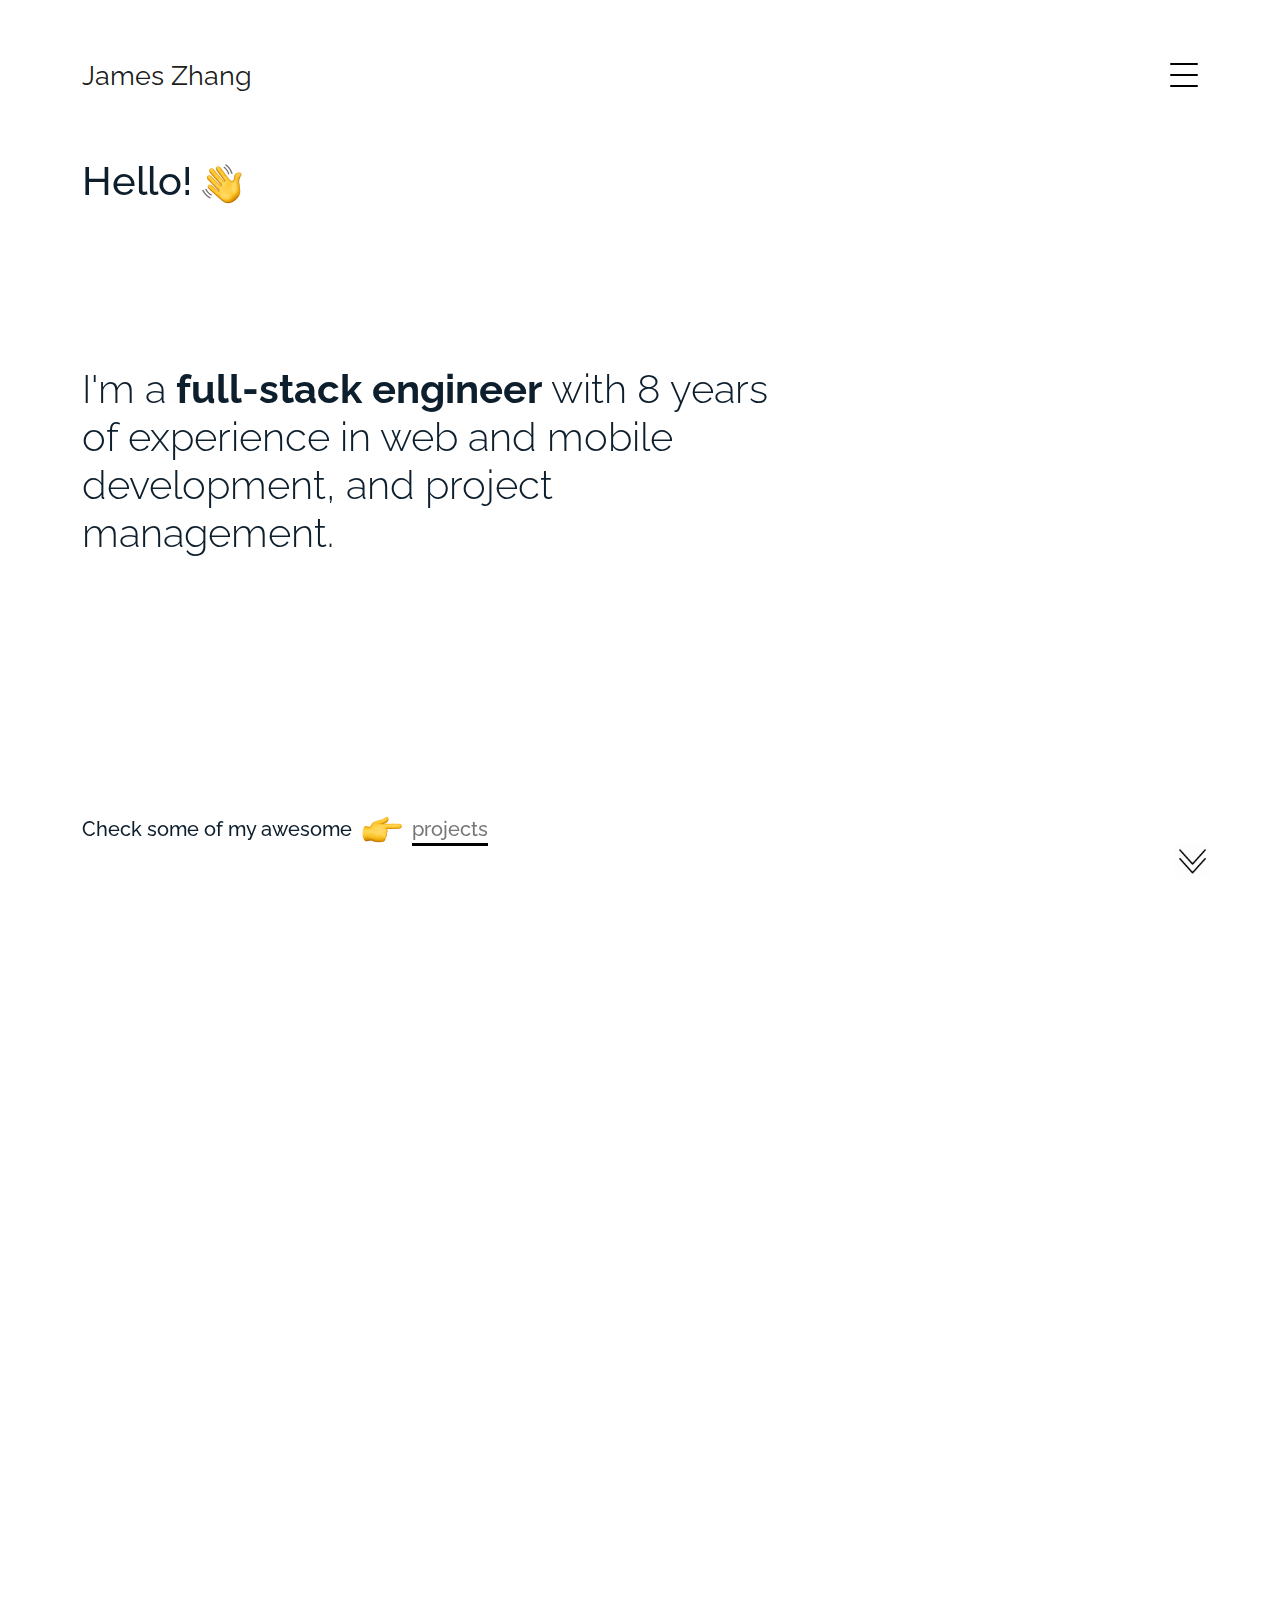
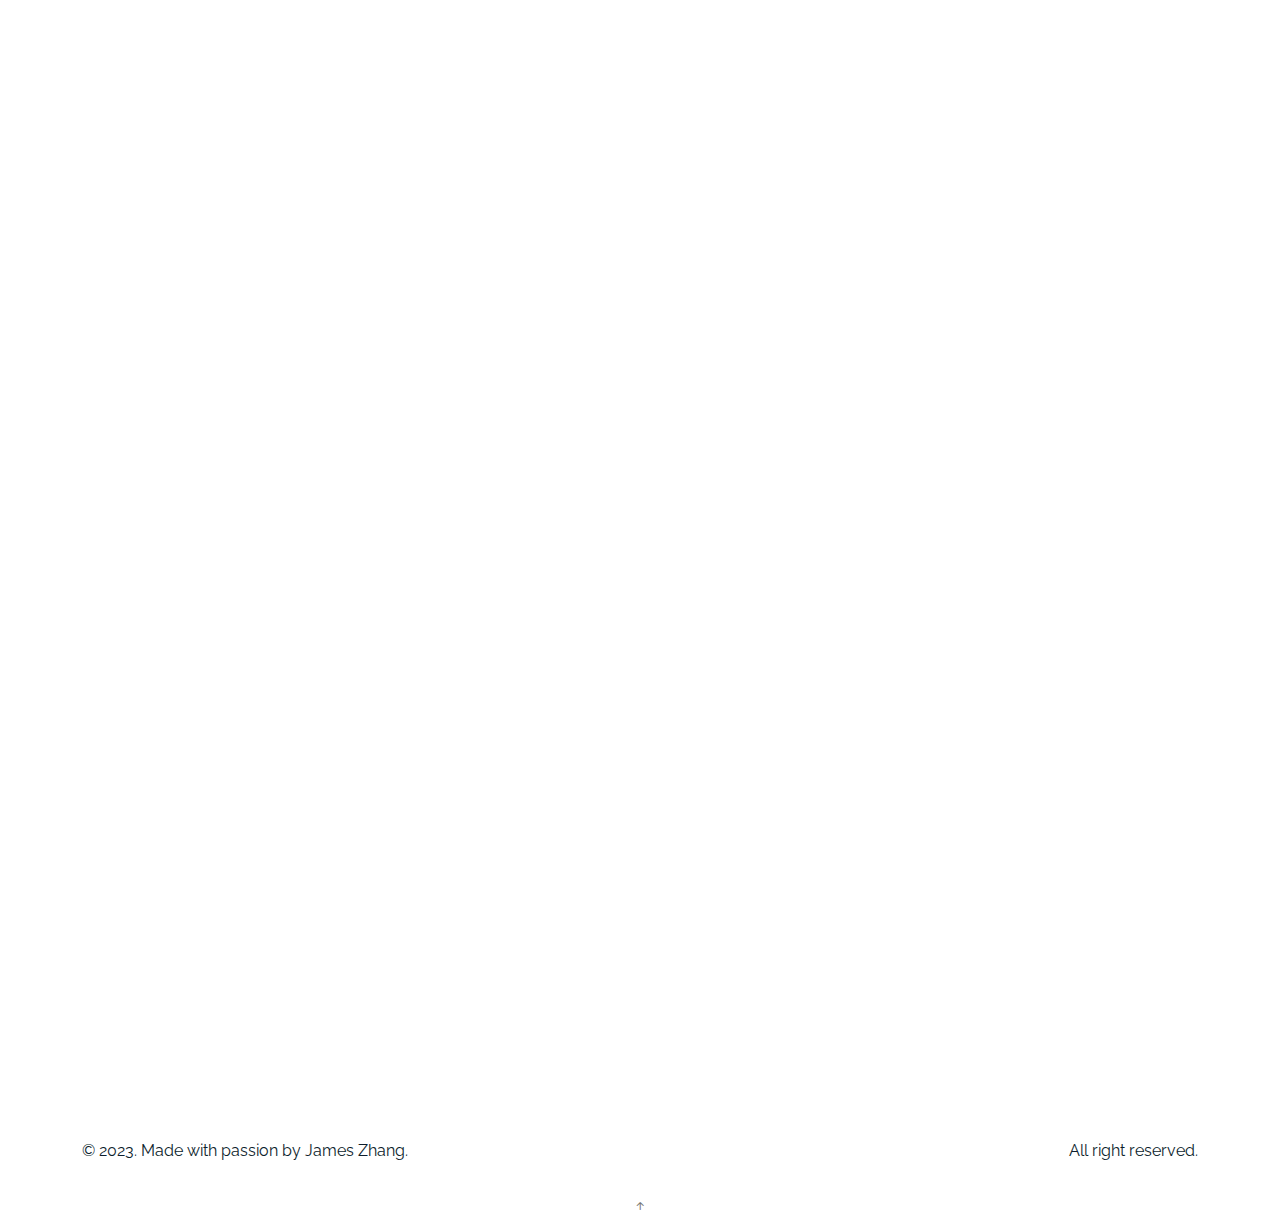
==== index.html @ 03cdb3fb "Update section spacing" ====
<!DOCTYPE html>
<html lang="en">
  <head>
    <meta charset="utf-8" />
    <meta content="width=device-width, initial-scale=1.0" name="viewport" />

    <title>James Zhang - Portfolio</title>
    <meta content="" name="description" />
    <meta content="" name="keywords" />

    <!-- Favicons -->
    <link href="assets/img/favicon.png" rel="icon" />
    <link href="assets/img/apple-touch-icon.png" rel="apple-touch-icon" />

    <!-- Google Fonts -->
    <link
      href="https://fonts.googleapis.com/css?family=https://fonts.googleapis.com/css?family=Inconsolata:400,500,600,700|Raleway:400,400i,500,500i,600,600i,700,700i"
      rel="stylesheet"
    />

    <!-- Vendor CSS Files -->
    <link href="assets/vendor/aos/aos.css" rel="stylesheet" />
    <link
      href="assets/vendor/bootstrap/css/bootstrap.min.css"
      rel="stylesheet"
    />
    <link
      href="assets/vendor/bootstrap-icons/bootstrap-icons.css"
      rel="stylesheet"
    />
    <link href="assets/vendor/swiper/swiper-bundle.min.css" rel="stylesheet" />

    <!-- Template Main CSS File -->
    <link href="assets/css/style.css" rel="stylesheet" />

    <!-- =======================================================
  * Template Name: MyPortfolio
  * Updated: Mar 10 2023 with Bootstrap v5.2.3
  * Template URL: https://bootstrapmade.com/myportfolio-bootstrap-portfolio-website-template/
  * Author: BootstrapMade.com
  * License: https://bootstrapmade.com/license/
  ======================================================== -->
  </head>

  <body>
    <!-- ======= Navbar ======= -->
    <div class="collapse navbar-collapse custom-navmenu" id="main-navbar">
      <div class="container py-2 py-md-5">
        <div class="row align-items-start">
          <div class="col-md-2">
            <ul class="custom-menu">
              <!-- <li class="active"><a href="index.html">Home</a></li> -->
              <li><a href="index.html#about">About Me</a></li>
              <li><a href="index.html#skill">Skills</a></li>
              <li><a href="index.html#project">Projects</a></li>
              <li><a href="index.html#work">Experience</a></li>
              <li><a href="index.html#contact">Contact</a></li>
            </ul>
          </div>
          <div class="col-md-6 d-none d-md-block mr-auto">
            <div class="tweet d-flex">
              <img
                src="./assets/icon/objective.png"
                style="width: 27px; height: 27px"
              />
              <div style="margin-left: 15px; margin-right: 45px">
                <p>
                  - Work in a dynamic startup with an innovative concept<br />
                  - Leverage my skills to contribute to the success of the
                  team<br />
                  - Professional growth through learning
                </p>
              </div>
            </div>
          </div>
          <div class="col-md-4 d-none d-md-block">
            <h3>Hire Me</h3>
            <p>
              Experienced full-stack engineer seeking exciting opportunities.
              Ready to bring my expertise and dedication to your team. Let's
              collaborate and achieve great things together.<br />
              <img src="./assets/icon/email.png" style="width: 25px" />
              <a href="mailto:james.nih.zhang11@gmail.com"
                >james.nih.zhang11@gmail.com</a
              >
            </p>
          </div>
        </div>
      </div>
    </div>

    <nav class="navbar navbar-light custom-navbar">
      <div class="container">
        <a class="navbar-brand" href="index.html">James Zhang</a>
        <a
          href="#"
          class="burger"
          data-bs-toggle="collapse"
          data-bs-target="#main-navbar"
        >
          <span></span>
        </a>
      </div>
    </nav>

    <main id="main">
      <section>
        <div
          class="container"
          style="height: calc(100vh - 100px)"
          data-aos="fade-up"
        >
          <div class="row col-md-8 h-100">
            <h1 class="mt-5" style="font-size: 2.5rem">
              Hello!
              <img src="./assets/icon/hello-hand.png" style="width: 40px" />
            </h1>
            <h2 class="mb-5 mt-5" style="font-size: 2.5rem; font-weight: 300">
              I'm a
              <span class="fw-bold">full-stack engineer</span> with 8 years of
              experience in web and mobile development, and project management.
            </h2>

            <h3
              class="mt-3 mb-2 mt-5"
              style="font-size: 1.25rem; display: flex; align-items: center"
            >
              <span>Check some of my awesome</span>
              <img
                src="./assets/icon/right-pointer.png"
                style="width: 40px; margin: 0 10px"
              />
              <span>
                <a
                  href="index.html#project"
                  style="
                    box-shadow: inset 0 -3px 0 #000000;
                    padding-bottom: 5px;
                  "
                  >projects</a
                >
              </span>
            </h3>
          </div>

          <a
            href="index.html#about"
            style="position: absolute; right: 0px; bottom: 30px"
          >
            <img src="./assets/icon/scroll-down.gif" style="width: 35px" />
          </a>
        </div>
      </section>

      <!-- About Section -->
      <section class="pb-5" id="about">
        <div class="container">
          <h2 class="mb-5" data-aos="fade-up">About Me</h2>

          <div class="row">
            <div class="col-md-4 mb-5 mb-md-0" data-aos="fade-up">
              <img
                src="assets/img/person_1_sq.jpg"
                alt="Image"
                class="img-fluid shadow-lg p-3 mb-3 bg-body rounded"
              />
              <p
                style="font-size: 17px;margin-bottom: 0;"
                class="text-center"
              >
                Hiking on April !
              </p>
            </div>

            <div class="col-md-7" style="padding-left: 30px" data-aos="fade-up">
              <p>
                Exclusive details you cannot find on my resume !
              </p>
              <p class="mb-0">
                - I'm really big on <span class="fw-bolder">education</span>.<br />
                - I'm <span class="fw-bolder">very visual</span> and like things to look good, which is why I
                favor front-end development.<br />
                - I can <span class="fw-bolder">be quiet at first</span>, but once I'm comfortable I really
                enjoy working in teams and collaborating.
              </p><br />
              <p>
                <span class="fw-bolder">When I'm not in front of a computer screen,</span>
                I'm probably hiking, playing soccer, cooking, or
                crossing off another item on my bucket list.
              </p>
              <p>
                <a
                  href="https://drive.google.com/file/d/1ZfHrFJVxwArcUGeuHn1Xd1vNhSpvVZv_/view"
                  class="readmore"
                  target="_blank"
                  >Download my CV</a
                >
              </p>
            </div>
          </div>
        </div>
      </section>

      <!-- ======= Skills Section ======= -->
      <section class="pb-5" id="skill">
        <div class="container">
          <h2 class="mb-5" data-aos="fade-up">Skills</h3>

          <div class="row">
            <div
              class="col-md-6 order-2"
              data-aos="fade-up"
            >
              <ul class="list-unstyled">
                <li class="mb-3">
                  <div class="d-flex mb-1">
                    <strong>HTML5 / CSS3</strong>
                    <span class="ml-auto">(99%)</span>
                  </div>
                  <div class="progress custom-progress">
                    <div
                      class="progress-bar"
                      role="progressbar"
                      style="width: 99%"
                      aria-valuenow="99"
                      aria-valuemin="0"
                      aria-valuemax="100"
                    ></div>
                  </div>
                </li>
                <li class="mb-3">
                  <div class="d-flex mb-1">
                    <strong>JavaScript / TypeScript</strong>
                    <span class="ml-auto">(99%)</span>
                  </div>
                  <div class="progress custom-progress">
                    <div
                      class="progress-bar"
                      role="progressbar"
                      style="width: 99%"
                      aria-valuenow="99"
                      aria-valuemin="0"
                      aria-valuemax="100"
                    ></div>
                  </div>
                </li>
                <li class="mb-3">
                  <div class="d-flex mb-1">
                    <strong>React.js / React Native</strong>
                    <span class="ml-auto">(99%)</span>
                  </div>
                  <div class="progress custom-progress">
                    <div
                      class="progress-bar"
                      role="progressbar"
                      style="width: 99%"
                      aria-valuenow="99"
                      aria-valuemin="0"
                      aria-valuemax="100"
                    ></div>
                  </div>
                </li>
                <li class="mb-3">
                  <div class="d-flex mb-1">
                    <strong>Next.js</strong>
                    <span class="ml-auto">(95%)</span>
                  </div>
                  <div class="progress custom-progress">
                    <div
                      class="progress-bar"
                      role="progressbar"
                      style="width: 95%"
                      aria-valuenow="95"
                      aria-valuemin="0"
                      aria-valuemax="100"
                    ></div>
                  </div>
                </li>
                <li class="mb-3">
                  <div class="d-flex mb-1">
                    <strong>Angular</strong>
                    <span class="ml-auto">(85%)</span>
                  </div>
                  <div class="progress custom-progress">
                    <div
                      class="progress-bar"
                      role="progressbar"
                      style="width: 85%"
                      aria-valuenow="85"
                      aria-valuemin="0"
                      aria-valuemax="100"
                    ></div>
                  </div>
                </li>
                <li class="mb-3">
                  <div class="d-flex mb-1">
                    <strong>Node.js / Express.js / Nest.js</strong>
                    <span class="ml-auto">(80%)</span>
                  </div>
                  <div class="progress custom-progress">
                    <div
                      class="progress-bar"
                      role="progressbar"
                      style="width: 80%"
                      aria-valuenow="80"
                      aria-valuemin="0"
                      aria-valuemax="80"
                    ></div>
                  </div>
                </li>
                <li class="mb-3">
                  <div class="d-flex mb-1">
                    <strong>Postgres / MongoDB / MySQL</strong>
                    <span class="ml-auto">(80%)</span>
                  </div>
                  <div class="progress custom-progress">
                    <div
                      class="progress-bar"
                      role="progressbar"
                      style="width: 80%"
                      aria-valuenow="80"
                      aria-valuemin="0"
                      aria-valuemax="100"
                    ></div>
                  </div>
                </li>
              </ul>
            </div>

            <div
                class="col-md-6 order-2"
                data-aos="fade-up"
              >
                <ul class="list-unstyled">
                  <li class="mb-3">
                    <div class="d-flex mb-1">
                      <strong>AWS / Firebase</strong>
                      <span class="ml-auto">(70%)</span>
                    </div>
                    <div class="progress custom-progress">
                      <div
                        class="progress-bar"
                        role="progressbar"
                        style="width: 70%"
                        aria-valuenow="70"
                        aria-valuemin="0"
                        aria-valuemax="100"
                      ></div>
                    </div>
                  </li>
                  <li class="mb-3">
                    <div class="d-flex mb-1">
                      <strong>Agile</strong>
                      <span class="ml-auto">(70%)</span>
                    </div>
                    <div class="progress custom-progress">
                      <div
                        class="progress-bar"
                        role="progressbar"
                        style="width: 70%"
                        aria-valuenow="70"
                        aria-valuemin="0"
                        aria-valuemax="100"
                      ></div>
                    </div>
                  </li>
                  <li class="mb-3">
                    <div class="d-flex mb-1">
                      <strong>Result-Driven</strong>
                      <span class="ml-auto">(99%)</span>
                    </div>
                    <div class="progress custom-progress">
                      <div
                        class="progress-bar"
                        role="progressbar"
                        style="width: 99%"
                        aria-valuenow="99"
                        aria-valuemin="0"
                        aria-valuemax="100"
                      ></div>
                    </div>
                  </li>
                  <li class="mb-3">
                    <div class="d-flex mb-1">
                      <strong>Problem-Solving</strong>
                      <span class="ml-auto">(99%)</span>
                    </div>
                    <div class="progress custom-progress">
                      <div
                        class="progress-bar"
                        role="progressbar"
                        style="width: 99%"
                        aria-valuenow="99"
                        aria-valuemin="0"
                        aria-valuemax="100"
                      ></div>
                    </div>
                  </li>
                  <li class="mb-3">
                    <div class="d-flex mb-1">
                      <strong>Active Listening</strong>
                      <span class="ml-auto">(90%)</span>
                    </div>
                    <div class="progress custom-progress">
                      <div
                        class="progress-bar"
                        role="progressbar"
                        style="width: 90%"
                        aria-valuenow="90"
                        aria-valuemin="0"
                        aria-valuemax="100"
                      ></div>
                    </div>
                  </li>
                  <li class="mb-3">
                    <div class="d-flex mb-1">
                      <strong>Collaboration</strong>
                      <span class="ml-auto">(90%)</span>
                    </div>
                    <div class="progress custom-progress">
                      <div
                        class="progress-bar"
                        role="progressbar"
                        style="width: 90%"
                        aria-valuenow="90"
                        aria-valuemin="0"
                        aria-valuemax="100"
                      ></div>
                    </div>
                  </li>
                </ul>
              </div>
          </div>
        </div>
      </section>

      <!-- ======= Works Section ======= -->
      <section class="pb-5 site-portfolio" id="project">
        <div class="container">
          <h2 class="mb-5" data-aos="fade-up">Projects</h2>

          <div class="row mb-5 align-items-center">
            <div class="col-md-12 col-lg-6 mb-4 mb-lg-0" data-aos="fade-up">
            </div>
            <div
              class="col-md-12 col-lg-6 text-start text-lg-end"
              data-aos="fade-up"
              data-aos-delay="100"
            >
              <div id="filters" class="filters">
                <a href="#" data-filter="*" class="active">All</a>
                <a href="#" data-filter=".web">Web</a>
                <a href="#" data-filter=".mobile">Mobile</a>
                <a href="#" data-filter=".scratch">From Scratch</a>
                <a href="#" data-filter=".mvp">MVP</a>
              </div>
            </div>
          </div>
          <div
            id="portfolio-grid"
            class="row no-gutter"
            data-aos="fade-up"
            data-aos-delay="200"
          >
            <div
              class="item web mobile scratch col-sm-6 col-md-4 col-lg-4 mb-4"
            >
              <a href="work-single-startly.html" class="item-wrap fancybox">
                <div class="work-info">
                  <h3>Company Management</h3>
                  <span>Startly</span>
                  <div>Click to see details</div>
                </div>
                <img class="img-fluid" src="assets/img/img_1.png" />
              </a>
            </div>
            <div
              class="item web scratch mvp branding col-sm-6 col-md-4 col-lg-4 mb-4"
            >
              <a href="work-single-keen.html" class="item-wrap fancybox">
                <div class="work-info">
                  <h3>Insurance Service</h3>
                  <span>Keen</span>
                  <div>Click to see details</div>
                </div>
                <img class="img-fluid" src="assets/img/img_3.png" />
              </a>
            </div>
            <div class="item web mobile design col-sm-6 col-md-4 col-lg-4 mb-4">
              <a href="work-single-sweet.html" class="item-wrap fancybox">
                <div class="work-info">
                  <h3>NFT Platform</h3>
                  <span>Sweet</span>
                  <div>Click to see details</div>
                </div>
                <img class="img-fluid" src="assets/img/img_4.png" />
              </a>
            </div>
            <div class="item web photography col-sm-6 col-md-4 col-lg-4 mb-4">
              <a href="work-single-quicken.html" class="item-wrap fancybox">
                <div class="work-info">
                  <h3>Personal Finance Management</h3>
                  <span>Quicken</span>
                  <div>Click to see details</div>
                </div>
                <img class="img-fluid" src="assets/img/quicken.png" />
              </a>
            </div>
            <div
              class="item mobile photography col-sm-6 col-md-4 col-lg-4 mb-4"
            >
              <a href="work-single-eharmony.html" class="item-wrap fancybox">
                <div class="work-info">
                  <h3>Social Dating</h3>
                  <span>eHarmony</span>
                  <div>Click to see details</div>
                </div>
                <img class="img-fluid" src="assets/img/img_2.png" />
              </a>
            </div>
            <!-- <div class="item branding col-sm-6 col-md-4 col-lg-4 mb-4">
              <a href="work-single.html" class="item-wrap fancybox">
                <div class="work-info">
                  <h3>Email Security</h3>
                  <span>Avanan</span>
                </div>
                <img class="img-fluid" src="assets/img/img_6.png" />
              </a>
            </div> -->
          </div>
        </div>
      </section>
      <!-- End  Works Section -->

      <!-- ======= Services Section ======= -->
      <section class="pb-5 services" id="work">
        <div class="container">
          <h2 class="mb-5" data-aos="fade-up">Experience</h2>

          <div style="display: flex; flex-direction: column" data-aos="fade-up">
            <div class="col-12">
              <h4
                class="h4 mb-2"
                style="font-size: 20px;"
              >
                Startly Labs, LLC (2021.10 ~ 2023.4)
              </h4>
              <h4 style="font-size: 18px; font-style: italic">
                Lead Front-End Engineer (React / React Native)
              </h4>
              <p>
                Startly is a company management platform. I Joined as a
                <b>founding engineer</b>
                and entrusted with leading the entire front-end application
                development process.
              </p>
              <ul class="list-unstyled list-line">
                <li>
                  Built the web application structure following
                  <b>React.js</b>
                  best practices.
                </li>
                <li>
                  <b>Managed</b>
                  a team of three front-end engineers, providing technical
                  guidance to foster their professional development.
                </li>
                <li>
                  Demonstrated technical
                  <b>leadership</b>
                  by making informed decisions and maintaining a clear and
                  consistent project structure.
                </li>
                <li>
                  Built 3
                  <b>core modules</b
                  >: Time & Expense / Knowledge Base / Ticketing management.
                </li>
                <li>
                  Identified solutions to deliver a
                  <b>user-friendly</b>
                  experience on intricate web pages.
                </li>
                <li>
                  Implemented
                  <b>API cache mechanism</b>
                  utilizing react-query.
                </li>
                <li>
                  Built iOS mobile apps utilizing
                  <b>React Native CLI</b>.
                </li>
              </ul>
            </div>

            <div class="col-12">
              <h4
                class="h4 mb-2"
                style="font-size: 20px;"
              >
                eHarmony, Inc. (2020.4 ~ 2021.9)
              </h4>
              <h4 style="font-size: 18px; font-style: italic">
                Senior Full-Stack Engineer (React / Node.js)
              </h4>
              <p>
                I worked with eHarmony, a leading social dating platform that
                offers both web and mobile applications to its users. With over
                20 years of experience, the company had existing apps and
                services that required ongoing maintenance and updates. In my
                role, I focused on rebuilding the
                <b>mobile apps</b>
                and created an independent
                <b>back-end service</b
                >, specifically an offline matching service.
              </p>
              <ul class="list-unstyled list-line">
                <li>
                  Built & Maintained Offline matching service using
                  <b>NestJS</b>.
                </li>
                <li>
                  Maintained a
                  <b>product application</b>
                  that accommodated a large user base of over 10K users.
                </li>
                <li>
                  Rebuilt the outdated iOS / Android apps utilizing
                  <b>React Native CLI</b>.
                </li>
                <li>
                  <b>Collaborated</b>
                  closely with the product and design team to ensure the UI was
                  intuitive and user-friendly.
                </li>
                <li>
                  Set up
                  <b>CI/CD</b>
                  using Github actions and Fastlane to deploy iOS/Android apps.
                </li>
              </ul>
            </div>

            <div class="col-12">
              <h4
                class="h4 mb-2"
                style="font-size: 20px;"
              >
                SOLTECH, Inc. (2017.1 ~ 2020.3)
              </h4>
              <h4 style="font-size: 18px; font-style: italic">
                Senior Full-Stack Engineer
              </h4>
              <p>
                I have three years of experience working with SOLTECH, a
                reputable software development company located in Atlanta.
                During my time there, I contributed to several
                <b>web and mobile projects</b>.
              </p>
              <ul class="list-unstyled list-line">
                <li>
                  Developed
                  <b>REST / GraphQL APIs</b>
                  using Node.js or PHP.
                </li>
                <li>
                  Created web applications
                  <b>from scratch</b>
                  following common practices and design patterns.
                </li>
                <li>
                  Refine SOLTECH's
                  <b>design standards</b>
                  and team workflows.
                </li>
                <li>
                  Offered technical leadership by
                  <b>providing guidance</b>
                  on system architecture and design.
                </li>
                <li>
                  Developed an
                  <b>MVP version</b>
                  and collaborated with the CEO and CTO to establish a
                  comprehensive roadmap.
                </li>
              </ul>
            </div>
          </div>
        </div>
      </section>
      <!-- End Services Section -->

      <section class="pb-5" id="contact">
        <div class="container">
          <h2 class="mb-5" data-aos="fade-up">Contact</h2>
          
          <div class="row">
            <!-- <div class="col-md-6 mb-5 mb-md-0" data-aos="fade-up">
              <form
                action="forms/contact.php"
                method="post"
                role="form"
                class="php-email-form"
              >
                <div class="row gy-3">
                  <div class="col-md-6 form-group">
                    <label for="name">Name</label>
                    <input
                      type="text"
                      name="name"
                      class="form-control"
                      id="name"
                      required
                    />
                  </div>
                  <div class="col-md-6 form-group">
                    <label for="name">Email</label>
                    <input
                      type="email"
                      class="form-control"
                      name="email"
                      id="email"
                      required
                    />
                  </div>
                  <div class="col-md-12 form-group">
                    <label for="name">Subject</label>
                    <input
                      type="text"
                      class="form-control"
                      name="subject"
                      id="subject"
                      required
                    />
                  </div>
                  <div class="col-md-12 form-group">
                    <label for="name">Message</label>
                    <textarea
                      class="form-control"
                      name="message"
                      cols="30"
                      rows="10"
                      required
                    ></textarea>
                  </div>

                  <div class="col-md-12 my-3">
                    <div class="loading">Loading</div>
                    <div class="error-message"></div>
                    <div class="sent-message">
                      Your message has been sent. Thank you!
                    </div>
                  </div>

                  <div class="col-md-6 mt-0 form-group">
                    <input
                      type="submit"
                      class="readmore d-block w-100"
                      value="Send Message"
                    />
                  </div>
                </div>
              </form>
            </div> -->

            <div class="col-md-4" data-aos="fade-up">
              <p class="mb-5">
                Thank you for visiting my portfolio site! If you have any
                questions, collaboration requests, job opportunities, or any
                other inquiries, please feel free to reach out to me. I look
                forward to hearing from you!
              </p>
            </div>

            <div class="col-md-3 ml-auto order-2" data-aos="fade-up">
              <ul class="list-unstyled">
                <li class="mb-3">
                  <strong class="d-block mb-1">Address</strong>
                  <span>Marlboro, NJ</span>
                </li>
                <li class="mb-3">
                  <strong class="d-block mb-1">Phone</strong>
                  <span><a href="tel:13235445654">+1 (323) 544-5654</a></span>
                </li>
                <li class="mb-3">
                  <strong class="d-block mb-1">Email</strong>
                  <span
                    ><a href="mailto:james.nih.zhang11@gmail.com"
                      >james.nih.zhang11@gmail.com</a
                    ></span
                  >
                </li>
              </ul>
            </div>

            <div class="col-md-4 ml-auto order-2" data-aos="fade-up">
              <div
                class="badge-base LI-profile-badge"
                data-locale="en_US"
                data-size="medium"
                data-theme="light"
                data-type="VERTICAL"
                data-vanity="james-zhang-4688461a1"
                data-version="v1"
              >
                <a
                  class="badge-base__link LI-simple-link"
                  href="https://www.linkedin.com/in/james-zhang-4688461a1?trk=profile-badge"
                ></a>
              </div>
            </div>
          </div>
        </div>
      </section>

      <!-- ======= Testimonials Section ======= -->
      <!-- <section class="section pt-0">
        <div class="container">
          <div
            class="testimonials-slider swiper"
            data-aos="fade-up"
            data-aos-delay="100"
          >
            <div class="swiper-wrapper">
              <div class="swiper-slide">
                <div class="testimonial-wrap">
                  <div class="testimonial">
                    <img
                      src="assets/img/person_1.jpg"
                      alt="Image"
                      class="img-fluid"
                    />
                    <blockquote>
                      <p>
                        Lorem ipsum dolor sit amet consectetur adipisicing elit.
                        Quisquam necessitatibus incidunt ut officiis explicabo
                        inventore.
                      </p>
                    </blockquote>
                    <p>&mdash; Jean Hicks</p>
                  </div>
                </div>
              </div>

              <div class="swiper-slide">
                <div class="testimonial-wrap">
                  <div class="testimonial">
                    <img
                      src="assets/img/person_2.jpg"
                      alt="Image"
                      class="img-fluid"
                    />
                    <blockquote>
                      <p>
                        Lorem ipsum dolor sit amet consectetur adipisicing elit.
                        Quisquam necessitatibus incidunt ut officiis explicabo
                        inventore.
                      </p>
                    </blockquote>
                    <p>&mdash; Chris Stanworth</p>
                  </div>
                </div>
              </div>
            </div>
            <div class="swiper-pagination"></div>
          </div>
        </div>
      </section> -->
      <!-- End Testimonials Section -->
    </main>
    <!-- End #main -->

    <!-- ======= Footer ======= -->
    <footer class="footer" role="contentinfo" style="padding-bottom: 2rem">
      <div class="container">
        <div class="row">
          <div class="col-sm-6">
            <div class="credits">© 2023. Made with passion by James Zhang.</div>
          </div>
          <div class="col-sm-6 text-md-end">All right reserved.</div>
        </div>
      </div>
    </footer>

    <a
      href="#"
      class="back-to-top d-flex align-items-center justify-content-center"
      ><i class="bi bi-arrow-up-short"></i
    ></a>

    <!-- Vendor JS Files -->
    <script src="assets/vendor/aos/aos.js"></script>
    <script src="assets/vendor/bootstrap/js/bootstrap.bundle.min.js"></script>
    <script src="assets/vendor/isotope-layout/isotope.pkgd.min.js"></script>
    <script src="assets/vendor/swiper/swiper-bundle.min.js"></script>
    <script src="assets/vendor/php-email-form/validate.js"></script>
    <script
      src="https://platform.linkedin.com/badges/js/profile.js"
      async
      defer
      type="text/javascript"
    ></script>

    <!-- Template Main JS File -->
    <script src="assets/js/main.js"></script>
  </body>
</html>
---- assets/css/style.css ----
/**
* Template Name: MyPortfolio
* Updated: Mar 10 2023 with Bootstrap v5.2.3
* Template URL: https://bootstrapmade.com/myportfolio-bootstrap-portfolio-website-template/
* Author: BootstrapMade.com
* License: https://bootstrapmade.com/license/
*/

/*--------------------------------------------------------------
# General
--------------------------------------------------------------*/
body {
  /* font-family: "Inconsolata", monospace; */
  font-family: "Raleway", sans-serif;
  color: #0d1e2d;
}

a {
  color: #777;
  text-decoration: none;
}

a:hover {
  color: #000;
}

h1,
h2,
h3,
h4,
h5,
h6,
.font-heading {
  font-family: "Raleway", sans-serif;
}

.section {
  padding: 7rem 0;
}

.filters a {
  text-decoration: none;
  color: #000;
  display: inline-block;
  padding-left: 10px;
  padding-right: 10px;
  position: relative;
}

.filters a:hover,
.filters a:focus,
.filters a:active {
  text-decoration: none;
}

.filters a:hover:before {
  content: "";
  position: absolute;
  left: 10px;
  right: 10px;
  bottom: 0;
  height: 1px;
  background-color: #000;
}

.filters a.active {
  color: #000;
}

.filters a.active:before {
  content: "";
  position: absolute;
  left: 10px;
  right: 10px;
  bottom: 0;
  height: 1px;
  background-color: #000;
}

.item {
  border: none;
  margin-bottom: 30px;
}

.item .item-wrap {
  display: block;
  position: relative;
  overflow: hidden;
}

.item .item-wrap:after {
  z-index: 2;
  position: absolute;
  content: "";
  top: 0;
  left: 0;
  right: 0;
  bottom: 0;
  background: rgba(0, 0, 0, 0.4);
  visibility: hidden;
  opacity: 0;
  transition: 0.3s all ease-in-out;
}

.item .item-wrap img {
  transition: 0.3s transform ease;
  transform: scale(1);
}

.item .item-wrap > .work-info {
  position: absolute;
  top: 50%;
  width: 100%;
  text-align: center;
  z-index: 3;
  transform: translateY(-50%);
  color: #fff;
  opacity: 0;
  visibility: hidden;
  margin-top: 20px;
  transition: 0.3s all ease;
  display: flex;
  flex-direction: column;
}

.item .item-wrap > .work-info h3 {
  font-size: 20px;
  margin-bottom: 0;
}

.item .item-wrap > .work-info span {
  font-size: 16px;
  text-transform: uppercase;
  letter-spacing: 0.2rem;
  margin-bottom: 1rem;
}

.item .item-wrap > .work-info div {
  font-size: 14px;
  letter-spacing: 0.2rem;
}

.item .item-wrap:hover {
  text-decoration: none;
}

.item .item-wrap:hover img {
  transform: scale(1.05);
}

.item .item-wrap:hover:after {
  opacity: 1;
  visibility: visible;
}

.item .item-wrap:hover .work-info {
  margin-top: 0px;
  opacity: 1;
  visibility: visible;
}

.testimonial-wrap {
  padding: 50px 50px 80px 50px;
  background: #eceff2;
}

.testimonial-wrap .testimonial {
  text-align: center;
  max-width: 500px;
  margin: 0 auto;
}

.testimonial-wrap .testimonial img {
  border-radius: 50%;
  width: 120px;
  margin: 0 auto 30px auto;
}

.testimonial-wrap .testimonial blockquote p {
  font-size: 20px;
}

.h3 {
  font-size: 20px;
}

.h4 {
  font-size: 16px;
}

.heading {
  font-size: 28px;
}

.readmore {
  display: inline-block;
  border: 1px solid #000;
  padding: 10px 15px;
  font-size: 12px;
  text-transform: uppercase;
  color: #000;
  transition: 0.2s all ease;
  font-weight: 700;
  margin-top: 5px;
}

.readmore:active,
.readmore:focus,
.readmore:hover {
  outline: none;
}

.readmore:hover {
  color: #fff;
  text-decoration: none;
  background: #000;
}

.testimonials-slider .swiper-pagination {
  margin-top: -60px;
  position: relative;
}

.testimonials-slider .swiper-pagination .swiper-pagination-bullet {
  width: 12px;
  height: 12px;
  background-color: rgba(13, 30, 45, 0.3);
  opacity: 1;
}

.testimonials-slider .swiper-pagination .swiper-pagination-bullet-active {
  background-color: rgba(13, 30, 45, 0.6);
}

.sticky-content {
  position: sticky;
  position: -webkit-sticky;
  top: 0;
  /* required */
}

.list-line li {
  margin-bottom: 10px;
  position: relative;
  padding-left: 30px;
}

.list-line li:before {
  content: "";
  position: absolute;
  left: 0;
  top: 0.7rem;
  width: 10px;
  height: 2px;
  background: #000;
}

.form-control {
  border-radius: 0;
  background: #f8f9fa;
  border: 1px solid transparent;
  padding-top: 10px !important;
  padding-bottom: 10px !important;
}

.form-control:active,
.form-control:focus {
  background: #eff1f4;
  outline: none;
  box-shadow: none;
  border: 1px solid transparent;
}

.custom-progress {
  height: 7px;
  border-radius: 0;
}

.custom-progress .progress-bar {
  background: #000;
}

/* Services */
.services i {
  font-size: 40px;
}

.services h4 {
  padding-top: 10px;
}

/* Contact Form */
.php-email-form .error-message {
  display: none;
  color: #fff;
  background: #ed3c0d;
  text-align: left;
  padding: 15px;
  font-weight: 600;
}

.php-email-form .error-message br + br {
  margin-top: 25px;
}

.php-email-form .sent-message {
  display: none;
  color: #fff;
  background: #18d26e;
  text-align: center;
  padding: 15px;
  font-weight: 600;
}

.php-email-form .loading {
  display: none;
  background: #fff;
  text-align: center;
  padding: 15px;
}

.php-email-form .loading:before {
  content: "";
  display: inline-block;
  border-radius: 50%;
  width: 24px;
  height: 24px;
  margin: 0 10px -6px 0;
  border: 3px solid #18d26e;
  border-top-color: #eee;
  animation: animate-loading 1s linear infinite;
}

@keyframes animate-loading {
  0% {
    transform: rotate(0deg);
  }

  100% {
    transform: rotate(360deg);
  }
}

/*--------------------------------------------------------------
# Header
--------------------------------------------------------------*/
/* Custom Navmenu */
.custom-navmenu {
  background: #0d1e2d;
}

.custom-navmenu .custom-menu,
.custom-navmenu .custom-menu li {
  padding: 0;
  margin: 0;
  list-style: none;
}

.custom-navmenu .custom-menu li {
  margin-bottom: 0;
  font-size: 20px;
}

.custom-navmenu .custom-menu li a {
  color: #fff;
  padding: 10px 0 !important;
}

.custom-navmenu .custom-menu li a:hover {
  text-decoration: none;
}

.custom-navmenu .custom-menu li.active a {
  text-decoration: underline;
}

.custom-navmenu h3 {
  font-size: 20px;
  color: #fff;
}

.custom-navmenu p {
  color: rgba(255, 255, 255, 0.6);
}

.custom-navmenu a {
  color: rgba(255, 255, 255, 0.7);
}

.custom-navmenu a:hover {
  color: #fff;
}

/* Custom Navbar */
.custom-navbar {
  padding-top: 50px;
  width: 100%;
}

@media (max-width: 780px) {
  .custom-navbar > .container {
    padding-right: 0;
    padding-left: 0;
  }
}

.custom-navbar .navbar-brand {
  font-size: 1.7rem;
}

/* Burger */
.burger {
  width: 28px;
  height: 32px;
  cursor: pointer;
  position: relative;
}

.burger:before,
.burger span,
.burger:after {
  width: 100%;
  height: 2px;
  display: block;
  background: #000;
  border-radius: 2px;
  position: absolute;
  opacity: 1;
}

.burger:before,
.burger:after {
  transition: top 0.35s cubic-bezier(0.23, 1, 0.32, 1),
    transform 0.35s cubic-bezier(0.23, 1, 0.32, 1),
    opacity 0.35s cubic-bezier(0.23, 1, 0.32, 1),
    background-color 1.15s cubic-bezier(0.86, 0, 0.07, 1);
  -webkit-transition: top 0.35s cubic-bezier(0.23, 1, 0.32, 1),
    -webkit-transform 0.35s cubic-bezier(0.23, 1, 0.32, 1),
    opacity 0.35s cubic-bezier(0.23, 1, 0.32, 1),
    background-color 1.15s cubic-bezier(0.86, 0, 0.07, 1);
  content: "";
}

.burger:before {
  top: 4px;
}

.burger span {
  top: 15px;
}

.burger:after {
  top: 26px;
}

/* Hover */
.burger:hover:before {
  top: 7px;
}

.burger:hover:after {
  top: 23px;
}

/* Click */
.burger.active span {
  opacity: 0;
}

.burger.active:before,
.burger.active:after {
  top: 40%;
}

.burger.active:before {
  transform: rotate(45deg);
}

.burger.active:after {
  transform: rotate(-45deg);
}

.burger:focus {
  outline: none;
}

/*--------------------------------------------------------------
# Footer
--------------------------------------------------------------*/
.footer {
  padding: 0 0 4rem 0;
}

.footer a {
  color: #000;
}

.social a {
  display: inline-block;
  width: 50px;
  height: 50px;
  border-radius: 50%;
  background: #f8f9fa;
  position: relative;
  text-align: center;
  color: #0d1e2d;
}

.social a span {
  display: inline-block;
  left: 50%;
  position: absolute;
  top: 50%;
  transform: translate(-50%, -50%);
}

.social a:hover {
  color: #000;
}

/* Custom Styles */

.detail-img-wrapper {
  display: flex;
  flex-direction: column;
  align-items: center;
  text-align: center;
}

.detail-img-wrapper .h3 {
  margin-top: 2rem;
}

.tech-stack-icon {
  width: 50px;
  height: 50px;
}

.stack-icon-wrapper {
  display: flex;
  flex-wrap: wrap;
  row-gap: 10px;
  column-gap: 10px;
}

.project-desc {
  display: flex;
  flex-direction: column;
}

.section-wrapper {
  margin: 20px 0px;
}
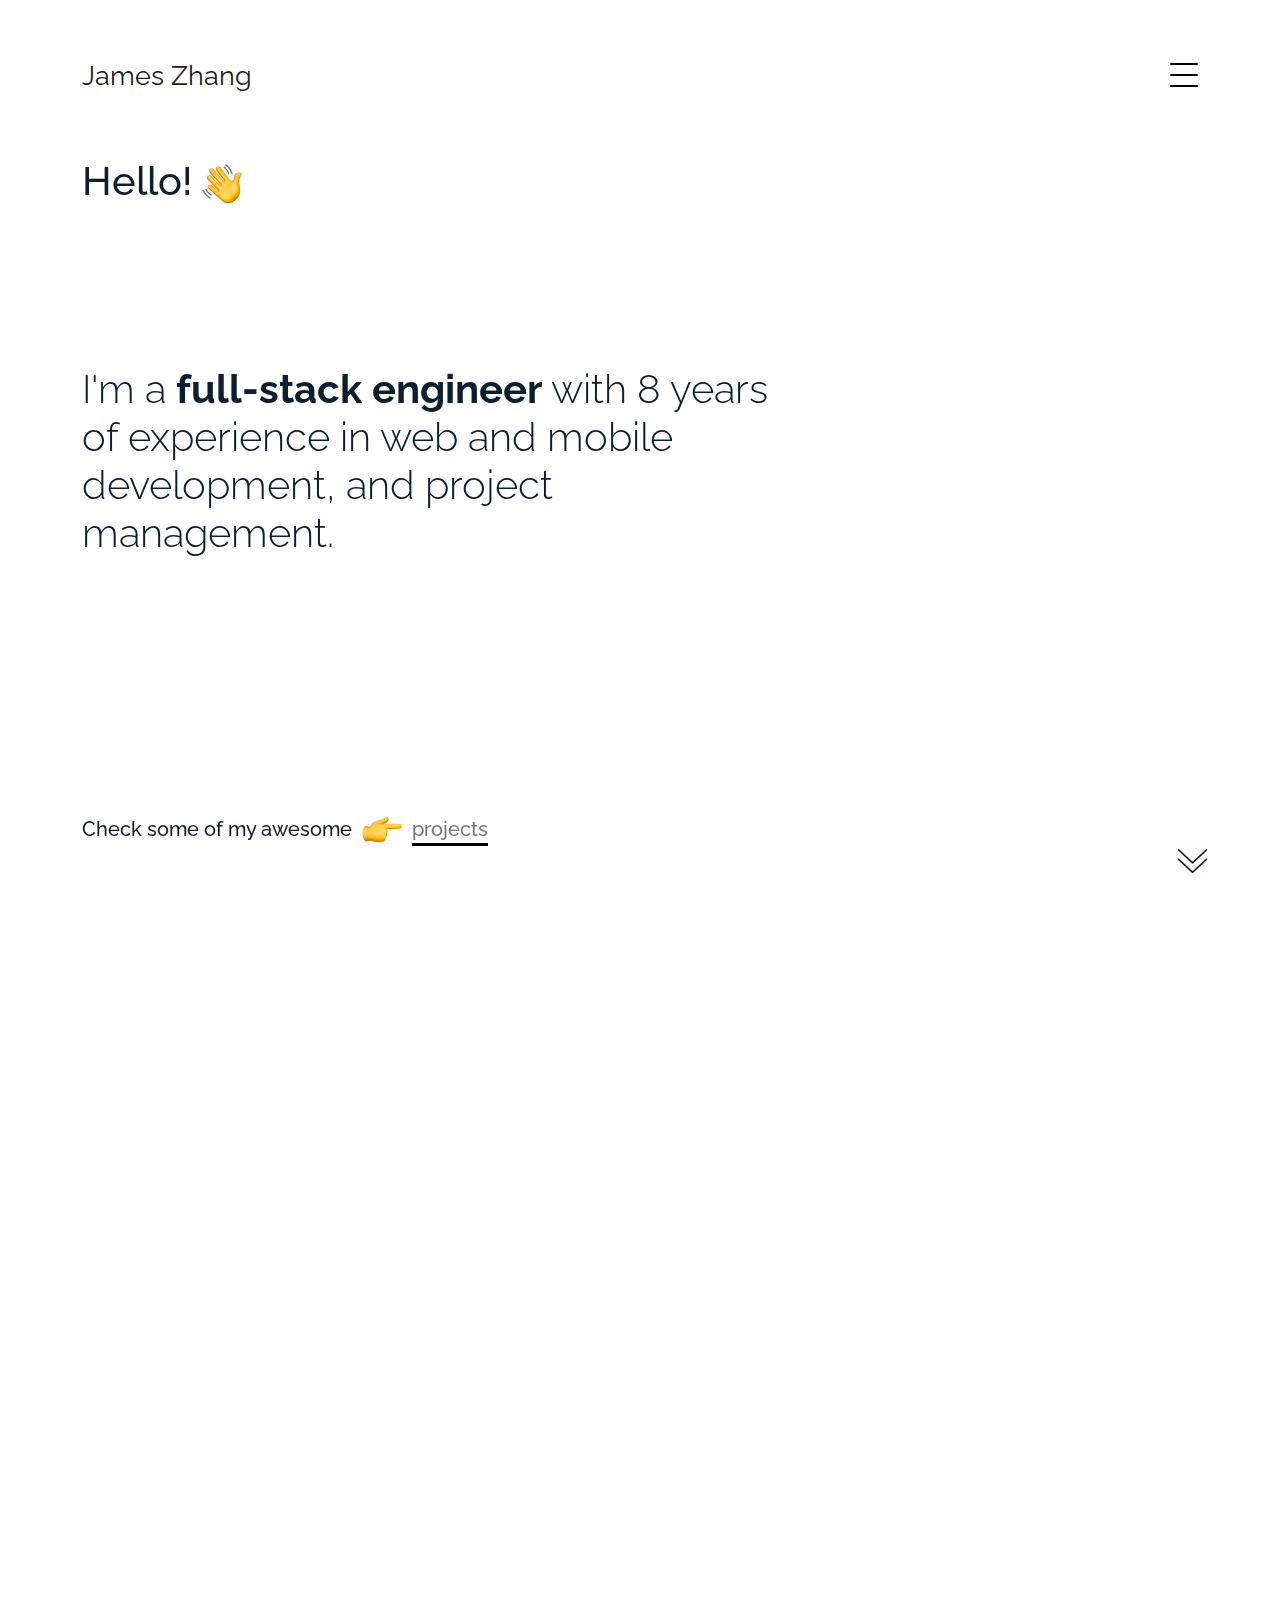
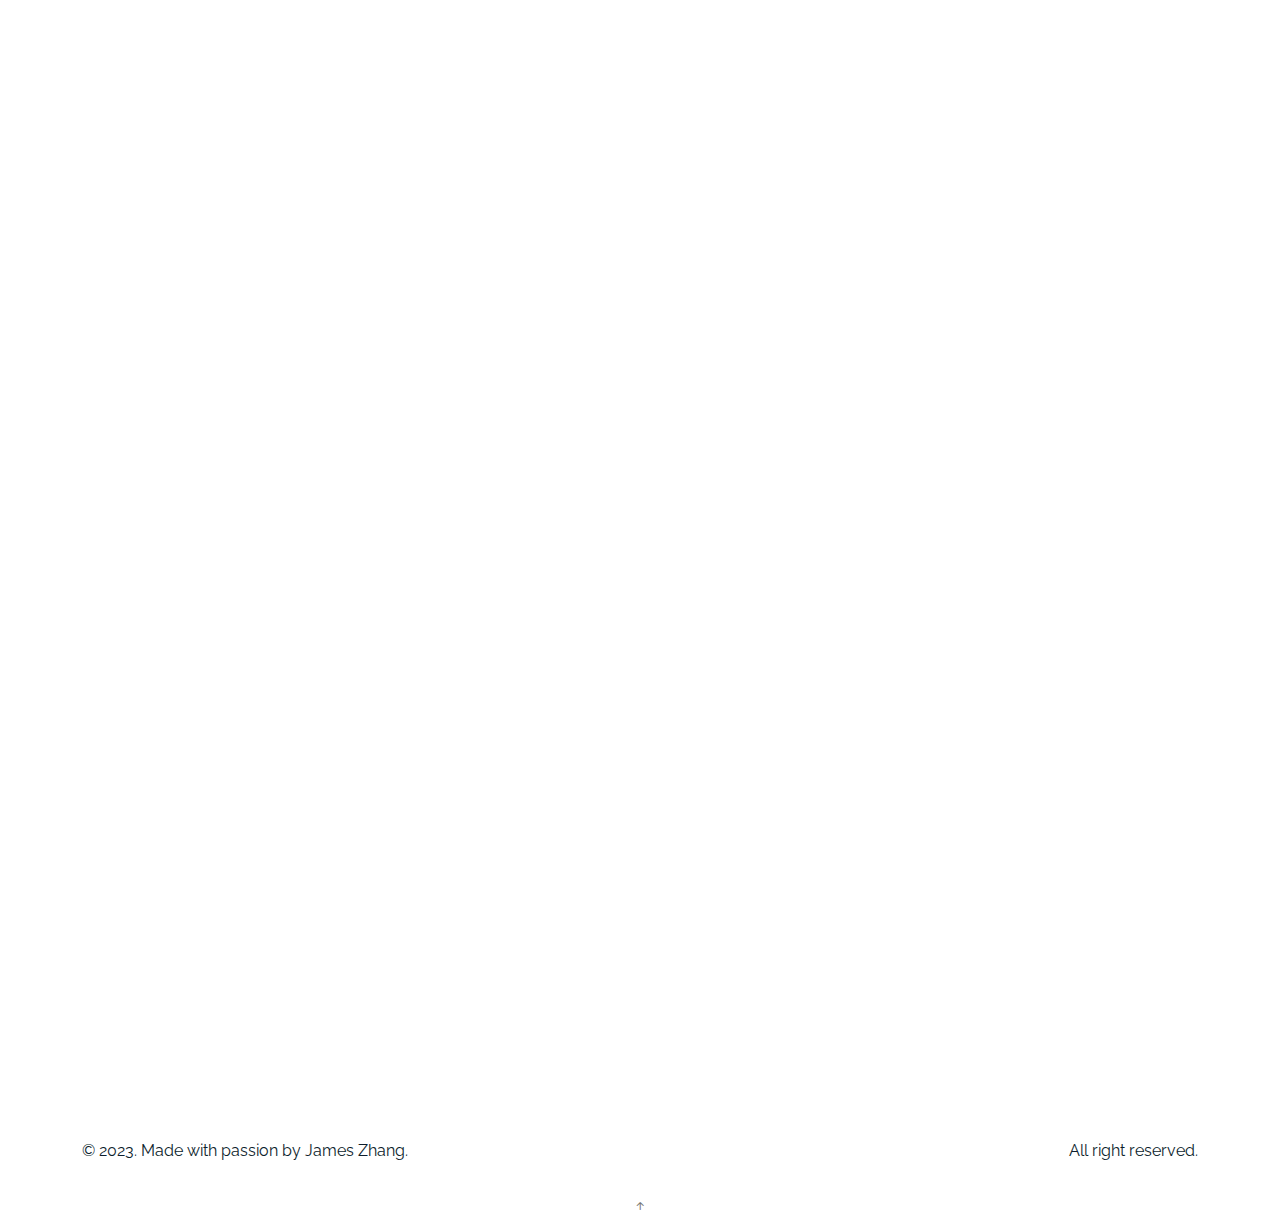
==== commit 0f64aff5: "Update favicon" ====
--- a/index.html
+++ b/index.html
@@ -4,7 +4,7 @@
     <meta charset="utf-8" />
     <meta content="width=device-width, initial-scale=1.0" name="viewport" />
 
-    <title>James Zhang - Portfolio</title>
+    <title>James Zhang - Senior Full-Stack Engineer</title>
     <meta content="" name="description" />
     <meta content="" name="keywords" />
 
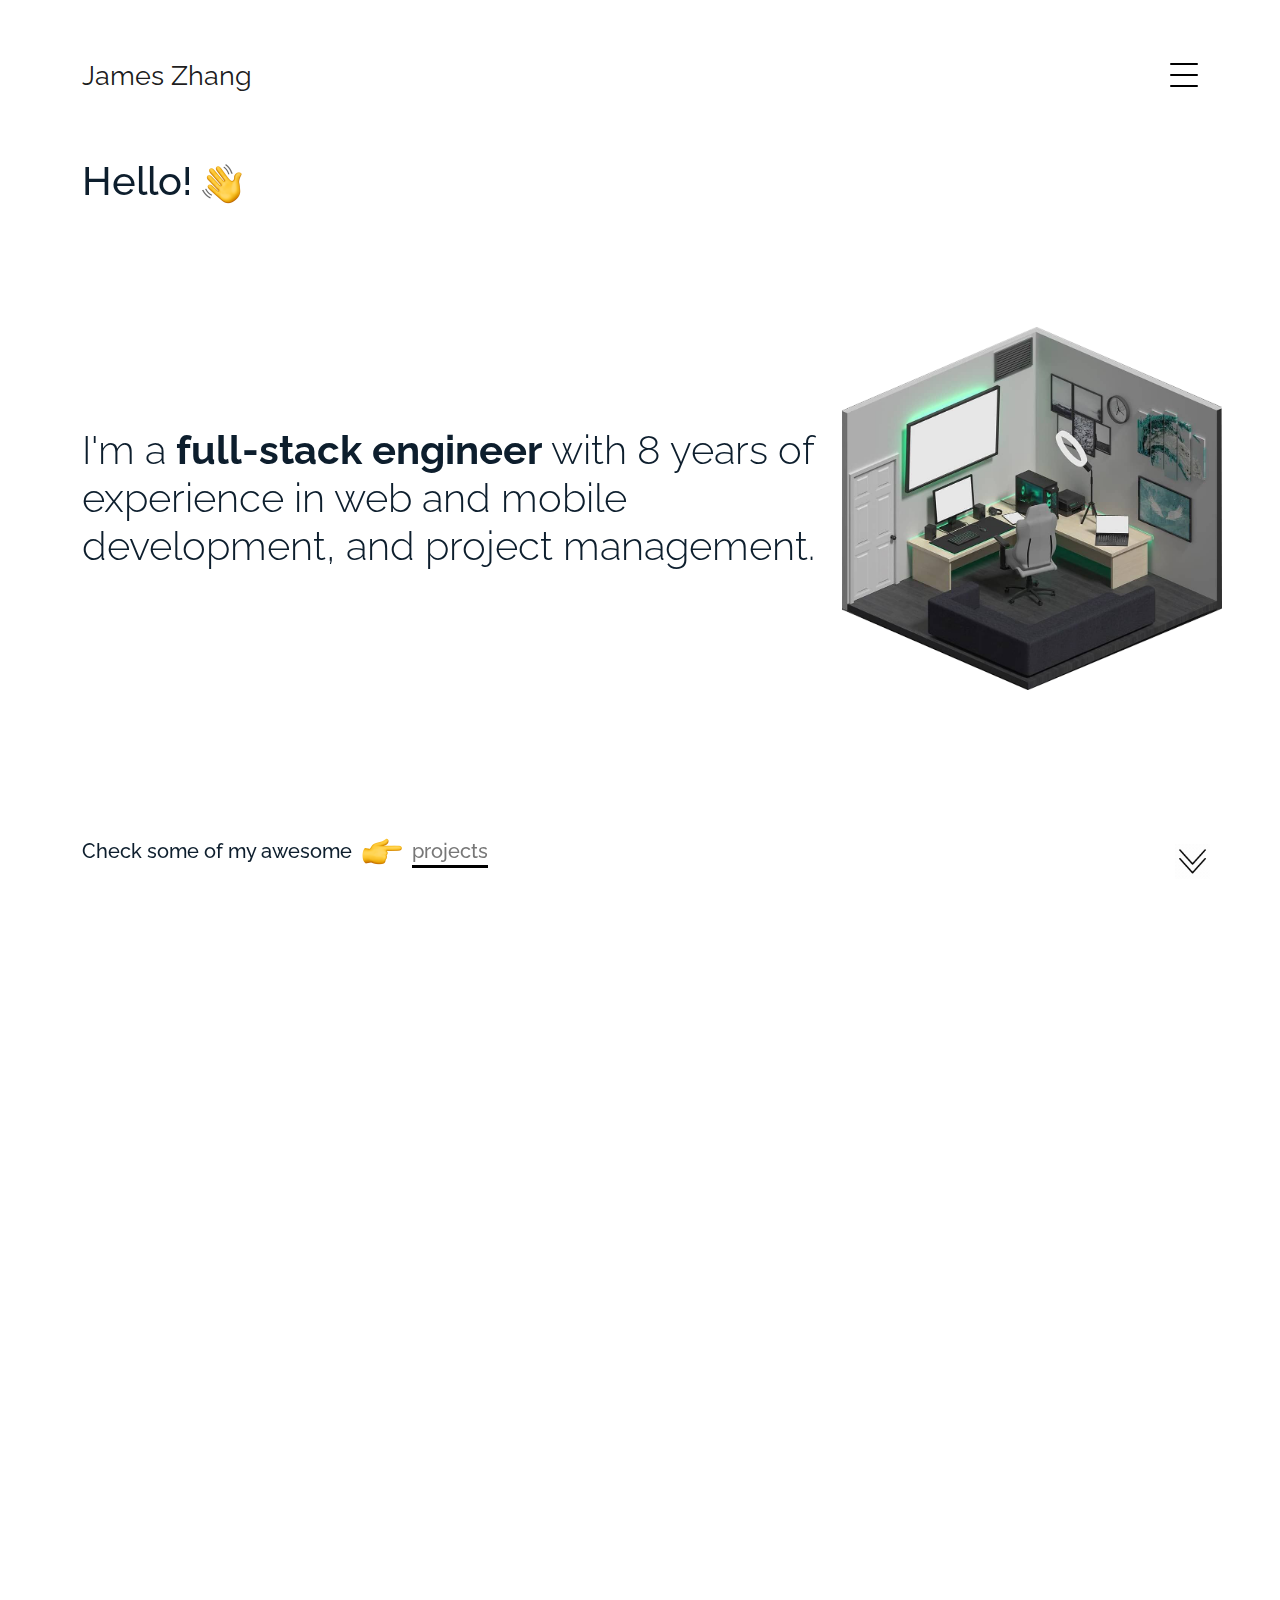
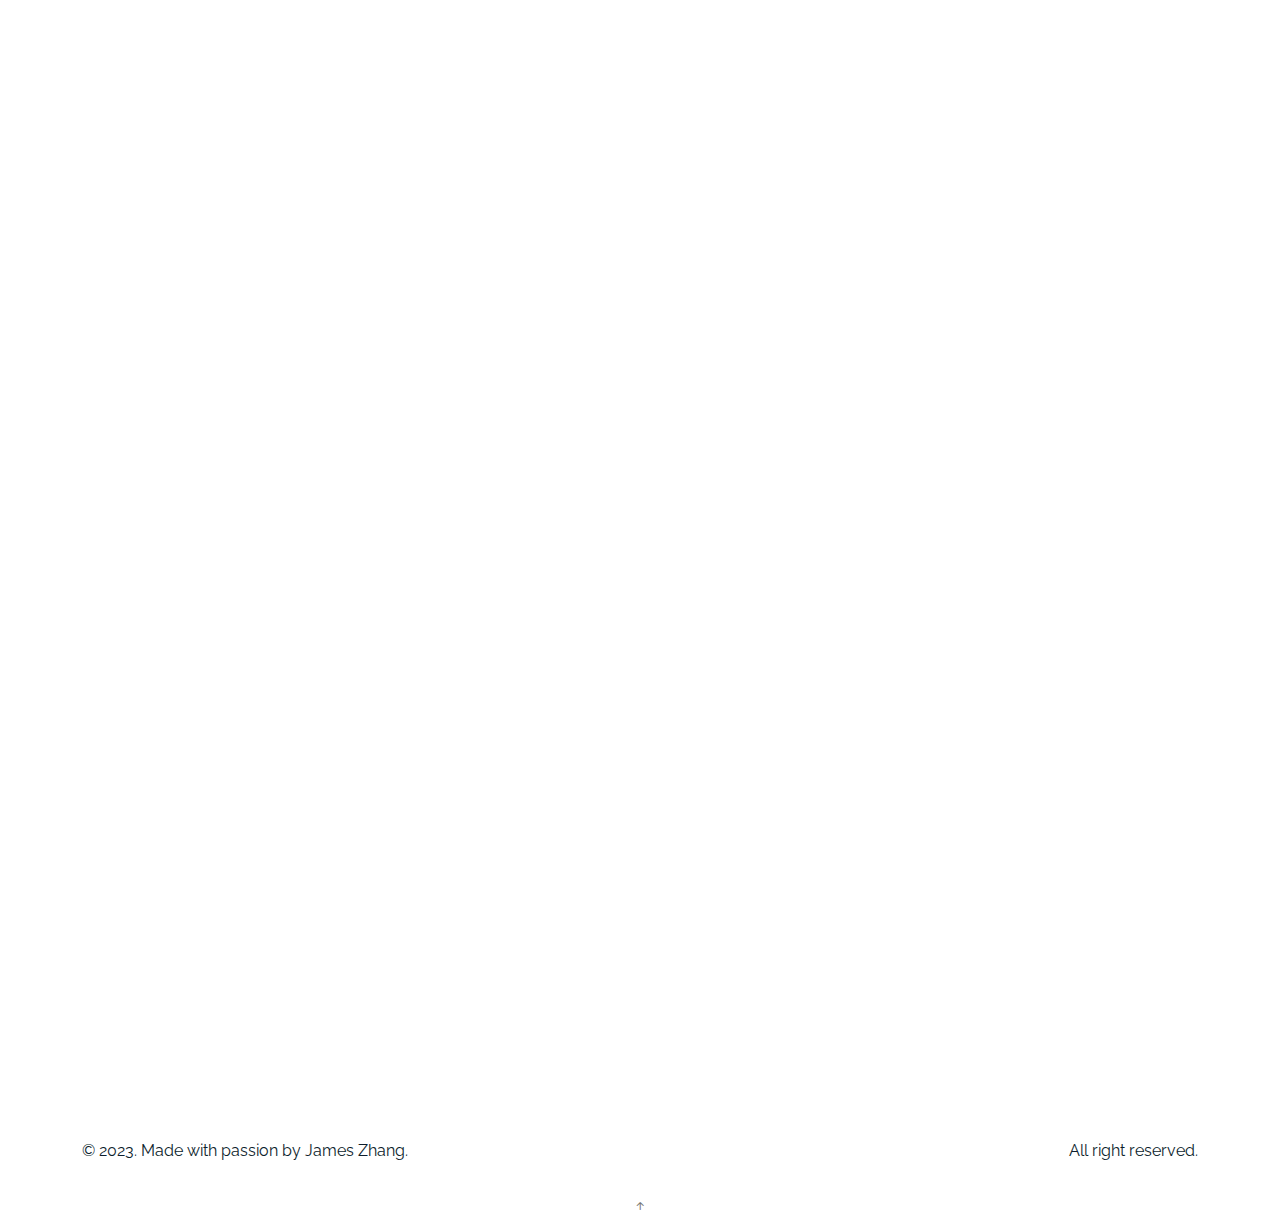
==== commit c57ca82a: "Add image on hero section" ====
--- a/index.html
+++ b/index.html
@@ -110,44 +110,50 @@
           style="height: calc(100vh - 100px)"
           data-aos="fade-up"
         >
-          <div class="row col-md-8 h-100">
-            <h1 class="mt-5" style="font-size: 2.5rem">
-              Hello!
-              <img src="./assets/icon/hello-hand.png" style="width: 40px" />
-            </h1>
-            <h2 class="mb-5 mt-5" style="font-size: 2.5rem; font-weight: 300">
-              I'm a
-              <span class="fw-bold">full-stack engineer</span> with 8 years of
-              experience in web and mobile development, and project management.
-            </h2>
-
-            <h3
-              class="mt-3 mb-2 mt-5"
-              style="font-size: 1.25rem; display: flex; align-items: center"
-            >
-              <span>Check some of my awesome</span>
-              <img
-                src="./assets/icon/right-pointer.png"
-                style="width: 40px; margin: 0 10px"
-              />
-              <span>
-                <a
-                  href="index.html#project"
-                  style="
-                    box-shadow: inset 0 -3px 0 #000000;
-                    padding-bottom: 5px;
-                  "
-                  >projects</a
-                >
-              </span>
-            </h3>
+          <div class="row h-100">
+            <div class="col-md-8 h-100 d-flex flex-column justify-content-between" style="padding-bottom: 30px;">
+              <h1 class="mt-5" style="font-size: 2.5rem">
+                Hello!
+                <img src="./assets/icon/hello-hand.png" style="width: 40px" />
+              </h1>
+              <h2 class="mb-5 mt-5" style="font-size: 2.5rem; font-weight: 300">
+                I'm a
+                <span class="fw-bold">full-stack engineer</span> with 8 years of
+                experience in web and mobile development, and project management.
+              </h2>
+
+              <h3
+                class="mt-3 mb-2 mt-5 d-flex align-items-center"
+                style="font-size: 1.25rem;"
+              >
+                <span>Check some of my awesome</span>
+                <img
+                  src="./assets/icon/right-pointer.png"
+                  style="width: 40px; margin: 0 10px"
+                />
+                <span>
+                  <a
+                    href="index.html#project"
+                    style="
+                      box-shadow: inset 0 -3px 0 #000000;
+                      padding-bottom: 5px;
+                    "
+                    >projects</a
+                  >
+                </span>
+              </h3>
+            </div>
+
+            <div class="col-md-4 h-100 d-flex align-items-center">
+              <img src="./assets/img/setup-1.png" style="width: 380px;" />
+            </div>
           </div>
 
           <a
             href="index.html#about"
             style="position: absolute; right: 0px; bottom: 30px"
           >
-            <img src="./assets/icon/scroll-down.gif" style="width: 35px" />
+            <img src="./assets/icon/scroll-down.gif" style="width: 35px; " />
           </a>
         </div>
       </section>
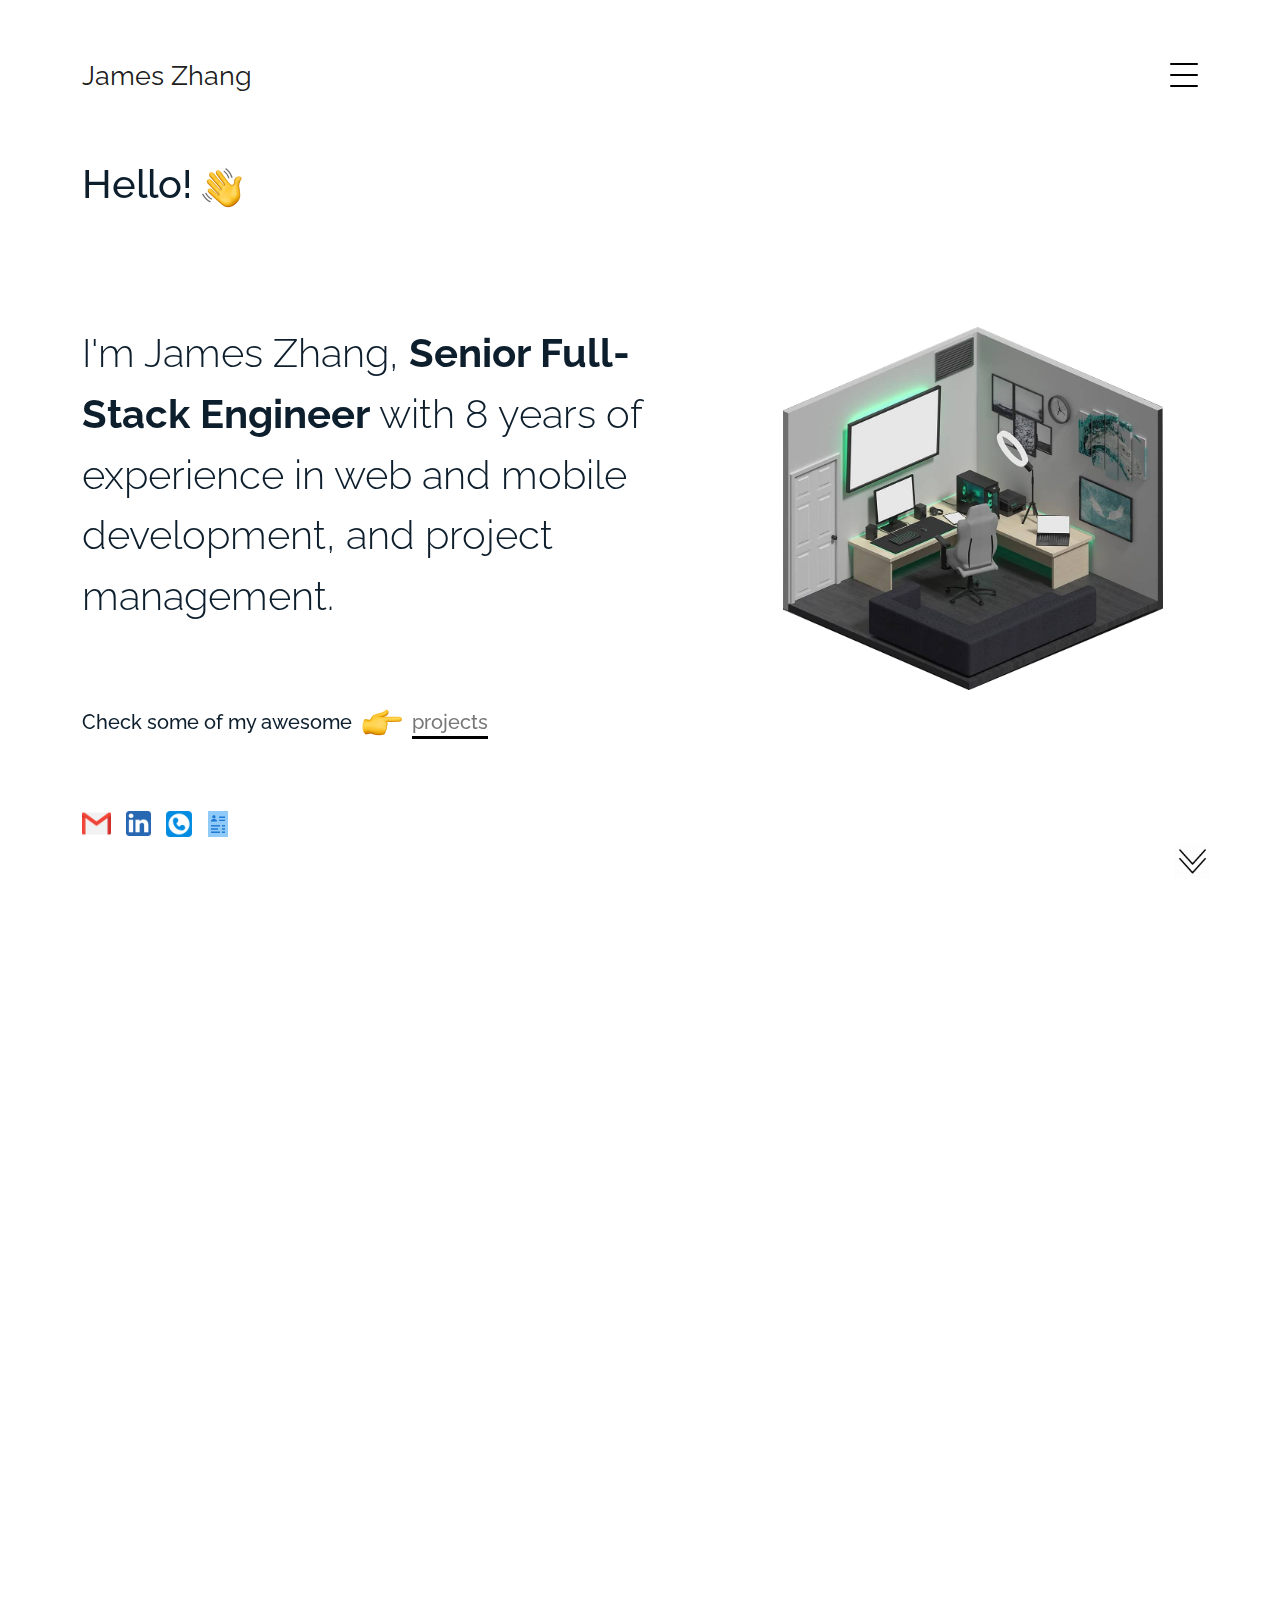
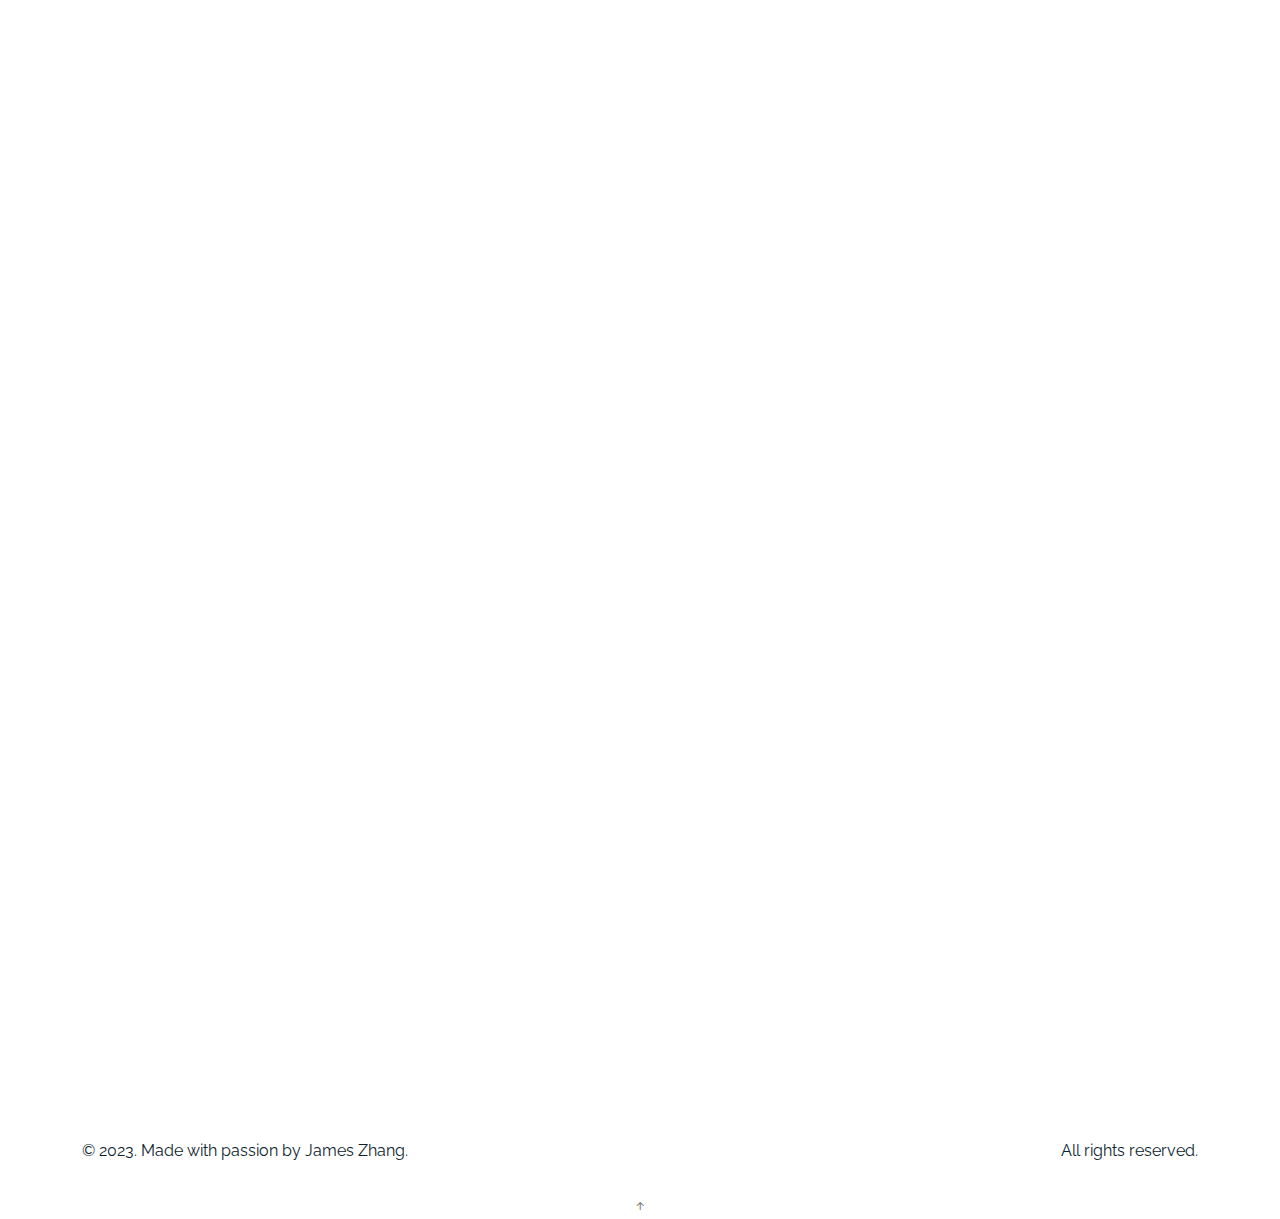
==== commit 1080ccbb: "Add contact icons" ====
--- a/index.html
+++ b/index.html
@@ -111,19 +111,20 @@
           data-aos="fade-up"
         >
           <div class="row h-100">
-            <div class="col-md-8 h-100 d-flex flex-column justify-content-between" style="padding-bottom: 30px;">
-              <h1 class="mt-5" style="font-size: 2.5rem">
+            <div class="col-md-7 h-100 d-flex flex-column justify-content-between" style="padding-bottom: 30px;">
+              <h1 style="font-size: 2.5rem;margin-top: 8%">
                 Hello!
                 <img src="./assets/icon/hello-hand.png" style="width: 40px" />
               </h1>
-              <h2 class="mb-5 mt-5" style="font-size: 2.5rem; font-weight: 300">
-                I'm a
-                <span class="fw-bold">full-stack engineer</span> with 8 years of
+
+              <h2 class="mb-3 mt-5" style="font-size: 2.5rem; font-weight: 300;line-height: 3.8rem;">
+                I'm James Zhang, 
+                <span class="fw-bold">Senior Full-Stack Engineer</span> with 8 years of
                 experience in web and mobile development, and project management.
               </h2>
 
               <h3
-                class="mt-3 mb-2 mt-5 d-flex align-items-center"
+                class="d-flex align-items-center"
                 style="font-size: 1.25rem;"
               >
                 <span>Check some of my awesome</span>
@@ -142,9 +143,16 @@
                   >
                 </span>
               </h3>
-            </div>
-
-            <div class="col-md-4 h-100 d-flex align-items-center">
+
+              <div class="d-flex align-items-center" style="margin-bottom: 40px;">
+                <a href="mailto:james.nih.zhang11@gmail.com"><img src="./assets/icon/gmail.png" style="width: 29px;" /></a>
+                <a href="https://www.linkedin.com/in/james-zhang-4688461a1/" target="_blank"><img src="./assets/icon/linkedin.png" style="width: 25px;height: 25px;margin-left: 15px;" /></a>
+                <a href="tel:13235445654"><img src="./assets/icon/phone.png" style="width: 26px;height: 26px;margin-left: 15px;" /></a>
+                <a href="https://drive.google.com/file/d/1ZfHrFJVxwArcUGeuHn1Xd1vNhSpvVZv_/view" target="_blank"><img src="./assets/icon/resume.png" style="width: 30px;height: 30px;margin-left: 11px;" /></a>
+              </div>
+            </div>
+
+            <div class="col-md-5 h-100 d-flex align-items-center justify-content-center">
               <img src="./assets/img/setup-1.png" style="width: 380px;" />
             </div>
           </div>
@@ -884,7 +892,7 @@
           <div class="col-sm-6">
             <div class="credits">© 2023. Made with passion by James Zhang.</div>
           </div>
-          <div class="col-sm-6 text-md-end">All right reserved.</div>
+          <div class="col-sm-6 text-md-end">All rights reserved.</div>
         </div>
       </div>
     </footer>
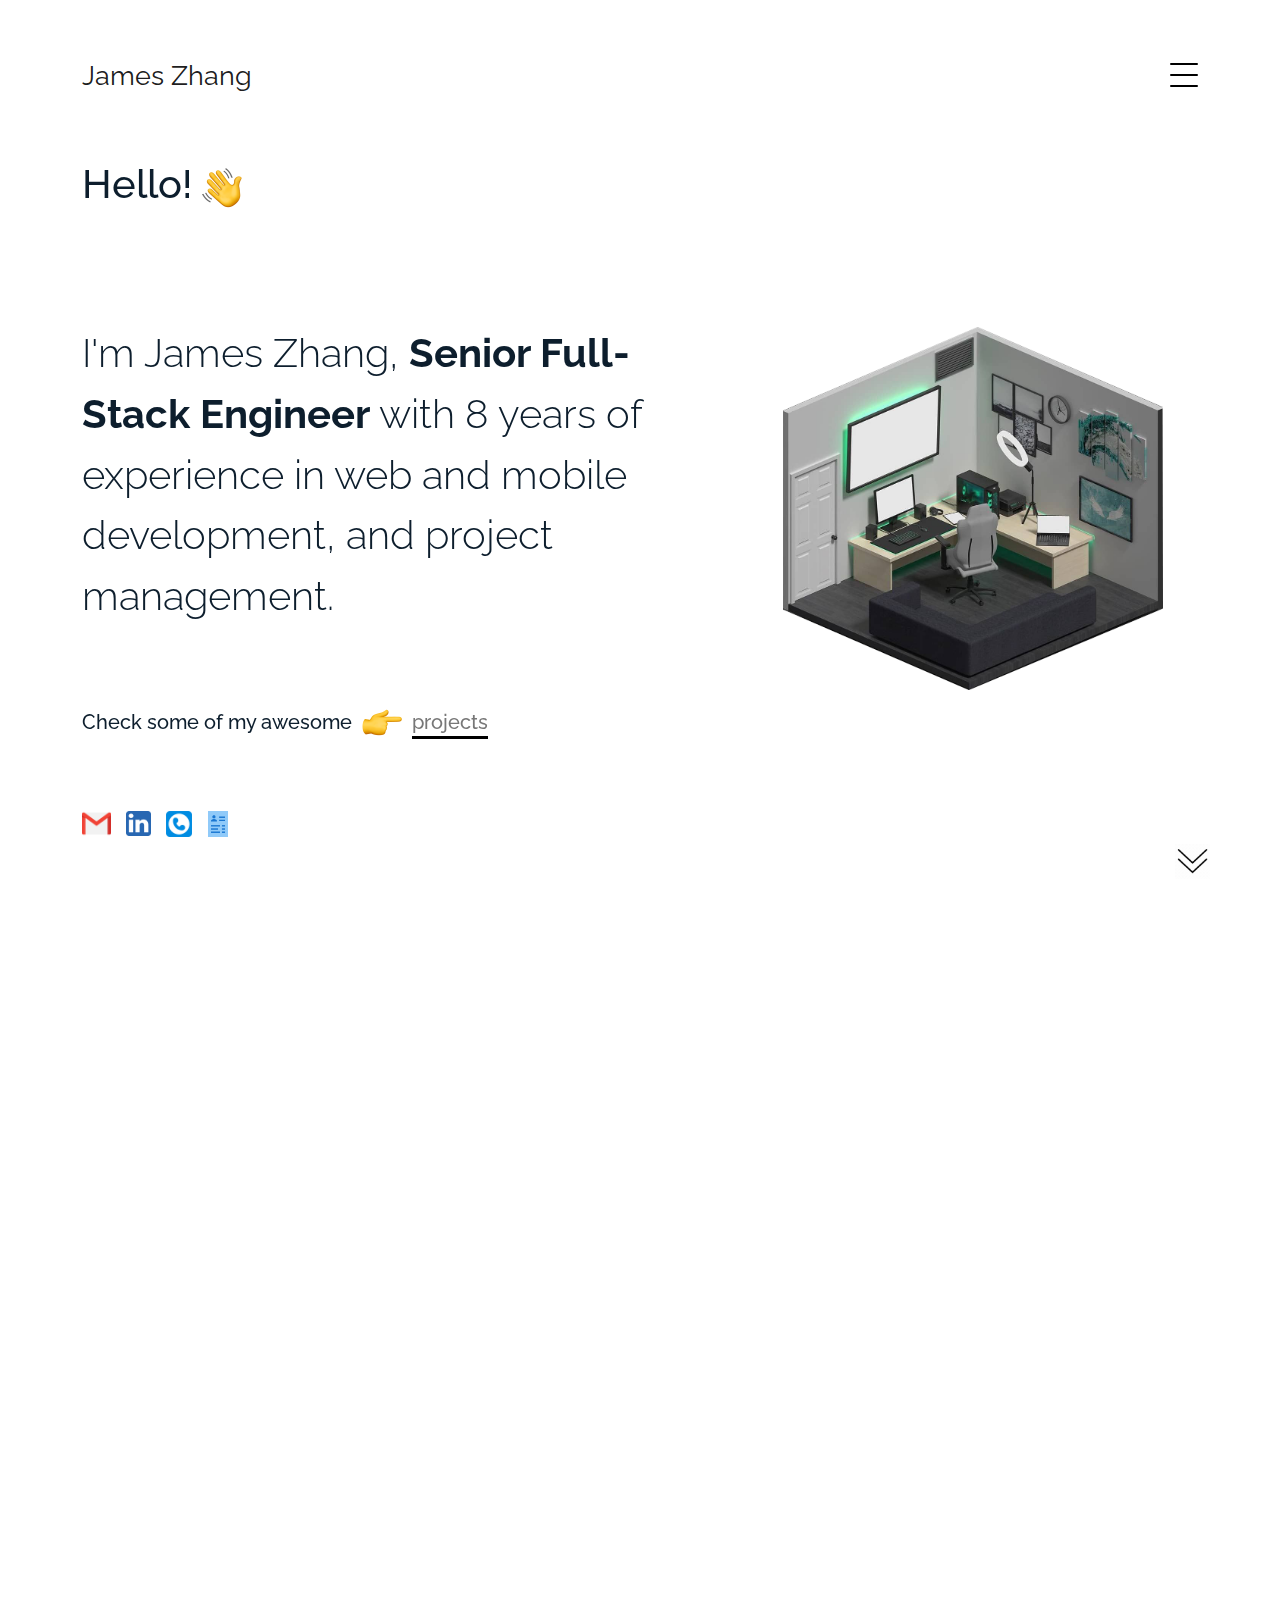
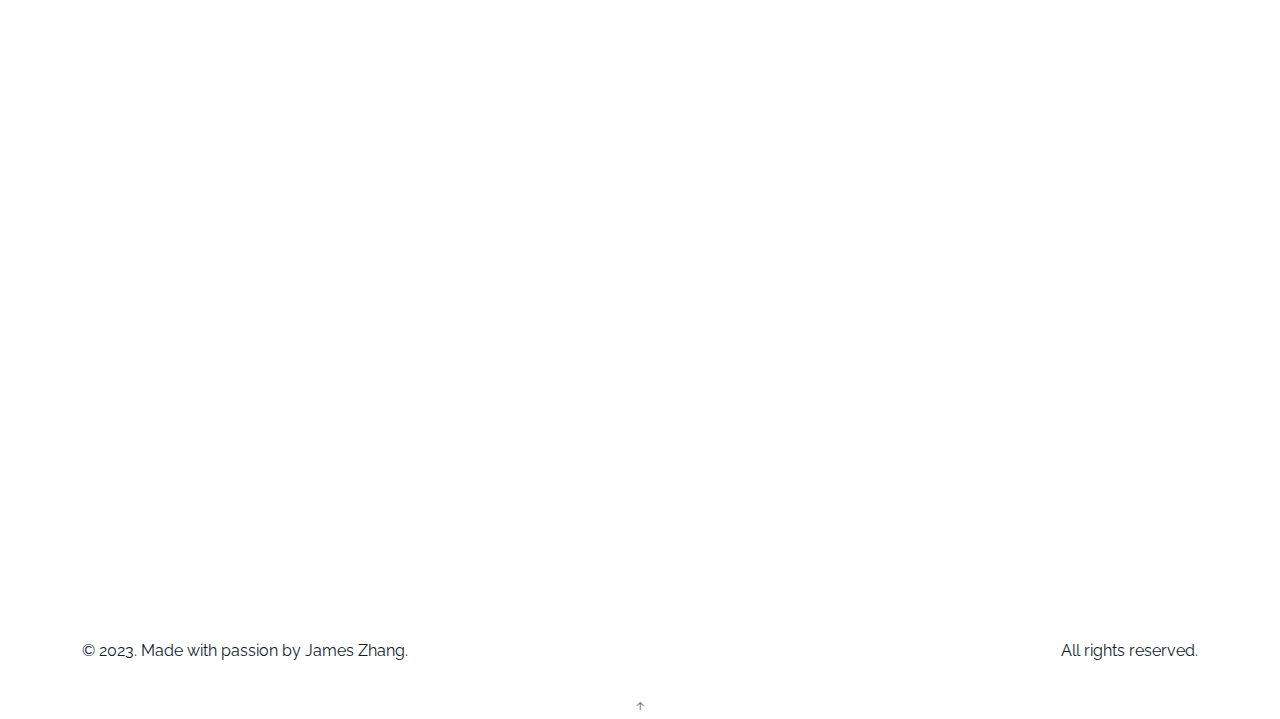
==== commit 5c8f715c: "Update style of Experience section" ====
--- a/index.html
+++ b/index.html
@@ -51,8 +51,8 @@
             <ul class="custom-menu">
               <!-- <li class="active"><a href="index.html">Home</a></li> -->
               <li><a href="index.html#about">About Me</a></li>
+              <li><a href="index.html#project">Projects</a></li>
               <li><a href="index.html#skill">Skills</a></li>
-              <li><a href="index.html#project">Projects</a></li>
               <li><a href="index.html#work">Experience</a></li>
               <li><a href="index.html#contact">Contact</a></li>
             </ul>
@@ -215,239 +215,6 @@
         </div>
       </section>
 
-      <!-- ======= Skills Section ======= -->
-      <section class="pb-5" id="skill">
-        <div class="container">
-          <h2 class="mb-5" data-aos="fade-up">Skills</h3>
-
-          <div class="row">
-            <div
-              class="col-md-6 order-2"
-              data-aos="fade-up"
-            >
-              <ul class="list-unstyled">
-                <li class="mb-3">
-                  <div class="d-flex mb-1">
-                    <strong>HTML5 / CSS3</strong>
-                    <span class="ml-auto">(99%)</span>
-                  </div>
-                  <div class="progress custom-progress">
-                    <div
-                      class="progress-bar"
-                      role="progressbar"
-                      style="width: 99%"
-                      aria-valuenow="99"
-                      aria-valuemin="0"
-                      aria-valuemax="100"
-                    ></div>
-                  </div>
-                </li>
-                <li class="mb-3">
-                  <div class="d-flex mb-1">
-                    <strong>JavaScript / TypeScript</strong>
-                    <span class="ml-auto">(99%)</span>
-                  </div>
-                  <div class="progress custom-progress">
-                    <div
-                      class="progress-bar"
-                      role="progressbar"
-                      style="width: 99%"
-                      aria-valuenow="99"
-                      aria-valuemin="0"
-                      aria-valuemax="100"
-                    ></div>
-                  </div>
-                </li>
-                <li class="mb-3">
-                  <div class="d-flex mb-1">
-                    <strong>React.js / React Native</strong>
-                    <span class="ml-auto">(99%)</span>
-                  </div>
-                  <div class="progress custom-progress">
-                    <div
-                      class="progress-bar"
-                      role="progressbar"
-                      style="width: 99%"
-                      aria-valuenow="99"
-                      aria-valuemin="0"
-                      aria-valuemax="100"
-                    ></div>
-                  </div>
-                </li>
-                <li class="mb-3">
-                  <div class="d-flex mb-1">
-                    <strong>Next.js</strong>
-                    <span class="ml-auto">(95%)</span>
-                  </div>
-                  <div class="progress custom-progress">
-                    <div
-                      class="progress-bar"
-                      role="progressbar"
-                      style="width: 95%"
-                      aria-valuenow="95"
-                      aria-valuemin="0"
-                      aria-valuemax="100"
-                    ></div>
-                  </div>
-                </li>
-                <li class="mb-3">
-                  <div class="d-flex mb-1">
-                    <strong>Angular</strong>
-                    <span class="ml-auto">(85%)</span>
-                  </div>
-                  <div class="progress custom-progress">
-                    <div
-                      class="progress-bar"
-                      role="progressbar"
-                      style="width: 85%"
-                      aria-valuenow="85"
-                      aria-valuemin="0"
-                      aria-valuemax="100"
-                    ></div>
-                  </div>
-                </li>
-                <li class="mb-3">
-                  <div class="d-flex mb-1">
-                    <strong>Node.js / Express.js / Nest.js</strong>
-                    <span class="ml-auto">(80%)</span>
-                  </div>
-                  <div class="progress custom-progress">
-                    <div
-                      class="progress-bar"
-                      role="progressbar"
-                      style="width: 80%"
-                      aria-valuenow="80"
-                      aria-valuemin="0"
-                      aria-valuemax="80"
-                    ></div>
-                  </div>
-                </li>
-                <li class="mb-3">
-                  <div class="d-flex mb-1">
-                    <strong>Postgres / MongoDB / MySQL</strong>
-                    <span class="ml-auto">(80%)</span>
-                  </div>
-                  <div class="progress custom-progress">
-                    <div
-                      class="progress-bar"
-                      role="progressbar"
-                      style="width: 80%"
-                      aria-valuenow="80"
-                      aria-valuemin="0"
-                      aria-valuemax="100"
-                    ></div>
-                  </div>
-                </li>
-              </ul>
-            </div>
-
-            <div
-                class="col-md-6 order-2"
-                data-aos="fade-up"
-              >
-                <ul class="list-unstyled">
-                  <li class="mb-3">
-                    <div class="d-flex mb-1">
-                      <strong>AWS / Firebase</strong>
-                      <span class="ml-auto">(70%)</span>
-                    </div>
-                    <div class="progress custom-progress">
-                      <div
-                        class="progress-bar"
-                        role="progressbar"
-                        style="width: 70%"
-                        aria-valuenow="70"
-                        aria-valuemin="0"
-                        aria-valuemax="100"
-                      ></div>
-                    </div>
-                  </li>
-                  <li class="mb-3">
-                    <div class="d-flex mb-1">
-                      <strong>Agile</strong>
-                      <span class="ml-auto">(70%)</span>
-                    </div>
-                    <div class="progress custom-progress">
-                      <div
-                        class="progress-bar"
-                        role="progressbar"
-                        style="width: 70%"
-                        aria-valuenow="70"
-                        aria-valuemin="0"
-                        aria-valuemax="100"
-                      ></div>
-                    </div>
-                  </li>
-                  <li class="mb-3">
-                    <div class="d-flex mb-1">
-                      <strong>Result-Driven</strong>
-                      <span class="ml-auto">(99%)</span>
-                    </div>
-                    <div class="progress custom-progress">
-                      <div
-                        class="progress-bar"
-                        role="progressbar"
-                        style="width: 99%"
-                        aria-valuenow="99"
-                        aria-valuemin="0"
-                        aria-valuemax="100"
-                      ></div>
-                    </div>
-                  </li>
-                  <li class="mb-3">
-                    <div class="d-flex mb-1">
-                      <strong>Problem-Solving</strong>
-                      <span class="ml-auto">(99%)</span>
-                    </div>
-                    <div class="progress custom-progress">
-                      <div
-                        class="progress-bar"
-                        role="progressbar"
-                        style="width: 99%"
-                        aria-valuenow="99"
-                        aria-valuemin="0"
-                        aria-valuemax="100"
-                      ></div>
-                    </div>
-                  </li>
-                  <li class="mb-3">
-                    <div class="d-flex mb-1">
-                      <strong>Active Listening</strong>
-                      <span class="ml-auto">(90%)</span>
-                    </div>
-                    <div class="progress custom-progress">
-                      <div
-                        class="progress-bar"
-                        role="progressbar"
-                        style="width: 90%"
-                        aria-valuenow="90"
-                        aria-valuemin="0"
-                        aria-valuemax="100"
-                      ></div>
-                    </div>
-                  </li>
-                  <li class="mb-3">
-                    <div class="d-flex mb-1">
-                      <strong>Collaboration</strong>
-                      <span class="ml-auto">(90%)</span>
-                    </div>
-                    <div class="progress custom-progress">
-                      <div
-                        class="progress-bar"
-                        role="progressbar"
-                        style="width: 90%"
-                        aria-valuenow="90"
-                        aria-valuemin="0"
-                        aria-valuemax="100"
-                      ></div>
-                    </div>
-                  </li>
-                </ul>
-              </div>
-          </div>
-        </div>
-      </section>
-
       <!-- ======= Works Section ======= -->
       <section class="pb-5 site-portfolio" id="project">
         <div class="container">
@@ -546,159 +313,352 @@
       </section>
       <!-- End  Works Section -->
 
+      <!-- ======= Skills Section ======= -->
+      <section class="pb-5" id="skill">
+        <div class="container">
+          <h2 class="mb-5" data-aos="fade-up">Skills</h3>
+
+          <div class="row">
+            <div
+              class="col-md-6 order-2"
+              data-aos="fade-up"
+            >
+              <ul class="list-unstyled">
+                <li class="mb-3">
+                  <div class="d-flex mb-1">
+                    <strong>HTML5 / CSS3</strong>
+                    <span class="ml-auto">(99%)</span>
+                  </div>
+                  <div class="progress custom-progress">
+                    <div
+                      class="progress-bar"
+                      role="progressbar"
+                      style="width: 99%"
+                      aria-valuenow="99"
+                      aria-valuemin="0"
+                      aria-valuemax="100"
+                    ></div>
+                  </div>
+                </li>
+                <li class="mb-3">
+                  <div class="d-flex mb-1">
+                    <strong>JavaScript / TypeScript</strong>
+                    <span class="ml-auto">(99%)</span>
+                  </div>
+                  <div class="progress custom-progress">
+                    <div
+                      class="progress-bar"
+                      role="progressbar"
+                      style="width: 99%"
+                      aria-valuenow="99"
+                      aria-valuemin="0"
+                      aria-valuemax="100"
+                    ></div>
+                  </div>
+                </li>
+                <li class="mb-3">
+                  <div class="d-flex mb-1">
+                    <strong>React.js / React Native</strong>
+                    <span class="ml-auto">(99%)</span>
+                  </div>
+                  <div class="progress custom-progress">
+                    <div
+                      class="progress-bar"
+                      role="progressbar"
+                      style="width: 99%"
+                      aria-valuenow="99"
+                      aria-valuemin="0"
+                      aria-valuemax="100"
+                    ></div>
+                  </div>
+                </li>
+                <li class="mb-3">
+                  <div class="d-flex mb-1">
+                    <strong>Next.js</strong>
+                    <span class="ml-auto">(95%)</span>
+                  </div>
+                  <div class="progress custom-progress">
+                    <div
+                      class="progress-bar"
+                      role="progressbar"
+                      style="width: 95%"
+                      aria-valuenow="95"
+                      aria-valuemin="0"
+                      aria-valuemax="100"
+                    ></div>
+                  </div>
+                </li>
+                <li class="mb-3">
+                  <div class="d-flex mb-1">
+                    <strong>Angular</strong>
+                    <span class="ml-auto">(85%)</span>
+                  </div>
+                  <div class="progress custom-progress">
+                    <div
+                      class="progress-bar"
+                      role="progressbar"
+                      style="width: 85%"
+                      aria-valuenow="85"
+                      aria-valuemin="0"
+                      aria-valuemax="100"
+                    ></div>
+                  </div>
+                </li>
+                <li class="mb-3">
+                  <div class="d-flex mb-1">
+                    <strong>Node.js / Express.js / Nest.js</strong>
+                    <span class="ml-auto">(80%)</span>
+                  </div>
+                  <div class="progress custom-progress">
+                    <div
+                      class="progress-bar"
+                      role="progressbar"
+                      style="width: 80%"
+                      aria-valuenow="80"
+                      aria-valuemin="0"
+                      aria-valuemax="80"
+                    ></div>
+                  </div>
+                </li>
+                <li class="mb-3">
+                  <div class="d-flex mb-1">
+                    <strong>Postgres / MongoDB / MySQL</strong>
+                    <span class="ml-auto">(80%)</span>
+                  </div>
+                  <div class="progress custom-progress">
+                    <div
+                      class="progress-bar"
+                      role="progressbar"
+                      style="width: 80%"
+                      aria-valuenow="80"
+                      aria-valuemin="0"
+                      aria-valuemax="100"
+                    ></div>
+                  </div>
+                </li>
+              </ul>
+            </div>
+
+            <div
+                class="col-md-6 order-2"
+                data-aos="fade-up"
+              >
+                <ul class="list-unstyled">
+                  <li class="mb-3">
+                    <div class="d-flex mb-1">
+                      <strong>AWS / Firebase</strong>
+                      <span class="ml-auto">(70%)</span>
+                    </div>
+                    <div class="progress custom-progress">
+                      <div
+                        class="progress-bar"
+                        role="progressbar"
+                        style="width: 70%"
+                        aria-valuenow="70"
+                        aria-valuemin="0"
+                        aria-valuemax="100"
+                      ></div>
+                    </div>
+                  </li>
+                  <li class="mb-3">
+                    <div class="d-flex mb-1">
+                      <strong>Agile</strong>
+                      <span class="ml-auto">(70%)</span>
+                    </div>
+                    <div class="progress custom-progress">
+                      <div
+                        class="progress-bar"
+                        role="progressbar"
+                        style="width: 70%"
+                        aria-valuenow="70"
+                        aria-valuemin="0"
+                        aria-valuemax="100"
+                      ></div>
+                    </div>
+                  </li>
+                  <li class="mb-3">
+                    <div class="d-flex mb-1">
+                      <strong>Result-Driven</strong>
+                      <span class="ml-auto">(99%)</span>
+                    </div>
+                    <div class="progress custom-progress">
+                      <div
+                        class="progress-bar"
+                        role="progressbar"
+                        style="width: 99%"
+                        aria-valuenow="99"
+                        aria-valuemin="0"
+                        aria-valuemax="100"
+                      ></div>
+                    </div>
+                  </li>
+                  <li class="mb-3">
+                    <div class="d-flex mb-1">
+                      <strong>Problem-Solving</strong>
+                      <span class="ml-auto">(99%)</span>
+                    </div>
+                    <div class="progress custom-progress">
+                      <div
+                        class="progress-bar"
+                        role="progressbar"
+                        style="width: 99%"
+                        aria-valuenow="99"
+                        aria-valuemin="0"
+                        aria-valuemax="100"
+                      ></div>
+                    </div>
+                  </li>
+                  <li class="mb-3">
+                    <div class="d-flex mb-1">
+                      <strong>Active Listening</strong>
+                      <span class="ml-auto">(90%)</span>
+                    </div>
+                    <div class="progress custom-progress">
+                      <div
+                        class="progress-bar"
+                        role="progressbar"
+                        style="width: 90%"
+                        aria-valuenow="90"
+                        aria-valuemin="0"
+                        aria-valuemax="100"
+                      ></div>
+                    </div>
+                  </li>
+                  <li class="mb-3">
+                    <div class="d-flex mb-1">
+                      <strong>Collaboration</strong>
+                      <span class="ml-auto">(90%)</span>
+                    </div>
+                    <div class="progress custom-progress">
+                      <div
+                        class="progress-bar"
+                        role="progressbar"
+                        style="width: 90%"
+                        aria-valuenow="90"
+                        aria-valuemin="0"
+                        aria-valuemax="100"
+                      ></div>
+                    </div>
+                  </li>
+                </ul>
+              </div>
+          </div>
+        </div>
+      </section>
+
       <!-- ======= Services Section ======= -->
       <section class="pb-5 services" id="work">
         <div class="container">
           <h2 class="mb-5" data-aos="fade-up">Experience</h2>
 
           <div style="display: flex; flex-direction: column" data-aos="fade-up">
-            <div class="col-12">
-              <h4
-                class="h4 mb-2"
-                style="font-size: 20px;"
-              >
-                Startly Labs, LLC (2021.10 ~ 2023.4)
-              </h4>
-              <h4 style="font-size: 18px; font-style: italic">
-                Lead Front-End Engineer (React / React Native)
-              </h4>
-              <p>
-                Startly is a company management platform. I Joined as a
-                <b>founding engineer</b>
-                and entrusted with leading the entire front-end application
-                development process.
-              </p>
-              <ul class="list-unstyled list-line">
-                <li>
-                  Built the web application structure following
-                  <b>React.js</b>
-                  best practices.
-                </li>
-                <li>
-                  <b>Managed</b>
-                  a team of three front-end engineers, providing technical
-                  guidance to foster their professional development.
-                </li>
-                <li>
-                  Demonstrated technical
-                  <b>leadership</b>
-                  by making informed decisions and maintaining a clear and
-                  consistent project structure.
-                </li>
-                <li>
-                  Built 3
-                  <b>core modules</b
-                  >: Time & Expense / Knowledge Base / Ticketing management.
-                </li>
-                <li>
-                  Identified solutions to deliver a
-                  <b>user-friendly</b>
-                  experience on intricate web pages.
-                </li>
-                <li>
-                  Implemented
-                  <b>API cache mechanism</b>
-                  utilizing react-query.
-                </li>
-                <li>
-                  Built iOS mobile apps utilizing
-                  <b>React Native CLI</b>.
-                </li>
-              </ul>
-            </div>
-
-            <div class="col-12">
-              <h4
-                class="h4 mb-2"
-                style="font-size: 20px;"
-              >
-                eHarmony, Inc. (2020.4 ~ 2021.9)
-              </h4>
-              <h4 style="font-size: 18px; font-style: italic">
-                Senior Full-Stack Engineer (React / Node.js)
-              </h4>
-              <p>
-                I worked with eHarmony, a leading social dating platform that
-                offers both web and mobile applications to its users. With over
-                20 years of experience, the company had existing apps and
-                services that required ongoing maintenance and updates. In my
-                role, I focused on rebuilding the
-                <b>mobile apps</b>
-                and created an independent
-                <b>back-end service</b
-                >, specifically an offline matching service.
-              </p>
-              <ul class="list-unstyled list-line">
-                <li>
-                  Built & Maintained Offline matching service using
-                  <b>NestJS</b>.
-                </li>
-                <li>
-                  Maintained a
-                  <b>product application</b>
-                  that accommodated a large user base of over 10K users.
-                </li>
-                <li>
-                  Rebuilt the outdated iOS / Android apps utilizing
-                  <b>React Native CLI</b>.
-                </li>
-                <li>
-                  <b>Collaborated</b>
-                  closely with the product and design team to ensure the UI was
-                  intuitive and user-friendly.
-                </li>
-                <li>
-                  Set up
-                  <b>CI/CD</b>
-                  using Github actions and Fastlane to deploy iOS/Android apps.
-                </li>
-              </ul>
-            </div>
-
-            <div class="col-12">
-              <h4
-                class="h4 mb-2"
-                style="font-size: 20px;"
-              >
-                SOLTECH, Inc. (2017.1 ~ 2020.3)
-              </h4>
-              <h4 style="font-size: 18px; font-style: italic">
-                Senior Full-Stack Engineer
-              </h4>
-              <p>
-                I have three years of experience working with SOLTECH, a
-                reputable software development company located in Atlanta.
-                During my time there, I contributed to several
-                <b>web and mobile projects</b>.
-              </p>
-              <ul class="list-unstyled list-line">
-                <li>
-                  Developed
-                  <b>REST / GraphQL APIs</b>
-                  using Node.js or PHP.
-                </li>
-                <li>
-                  Created web applications
-                  <b>from scratch</b>
-                  following common practices and design patterns.
-                </li>
-                <li>
-                  Refine SOLTECH's
-                  <b>design standards</b>
-                  and team workflows.
-                </li>
-                <li>
-                  Offered technical leadership by
-                  <b>providing guidance</b>
-                  on system architecture and design.
-                </li>
-                <li>
-                  Developed an
-                  <b>MVP version</b>
-                  and collaborated with the CEO and CTO to establish a
-                  comprehensive roadmap.
-                </li>
-              </ul>
+            <div class="row mb-4">
+              <div class="col-2">
+                <h4 style="font-size: 20px;">2021.10 ~ 2023.4</h4>
+              </div>
+
+              <div class="col-10">
+                <div class="d-flex flex-row align-items-center justify-content-between w-100">
+                  <div class="d-flex align-items-center">
+                    <img style="width: 30px;height:30px;margin-right: 15px;" src="./assets/icon/startly_logo.png" />
+                    <h4
+                      class="h4 mb-2"
+                      style="font-size: 20px;"
+                    >
+                      Startly Labs, LLC
+                    </h4>
+                  </div>
+
+                  <a
+                  href="./work-single-startly.html"
+                  target="_blank"
+                  >See details</a>
+                </div>
+
+                <h4 style="font-size: 18px; font-style: italic">
+                  Lead Front-End Engineer (React / React Native)
+                </h4>
+                <p>
+                  Startly is a company management platform. I Joined as a
+                  <b>founding engineer</b>
+                  and entrusted with leading the entire front-end application
+                  development process.
+                </p>
+              </div>
+            </div>
+
+            <div class="row mb-4">
+              <div class="col-2">
+                <h4 style="font-size: 20px;">2020.4 ~ 2021.9</h4>
+              </div>
+
+              <div class="col-10">
+                <div class="d-flex flex-row align-items-center justify-content-between w-100">
+                  <div class="d-flex align-items-center">
+                    <img style="width: 30px;height:30px;margin-right: 15px;" src="./assets/icon/eharmony_logo.ico" />
+                    <h4
+                      class="h4 mb-2"
+                      style="font-size: 20px;"
+                    >
+                      eHarmony, Inc.
+                    </h4>
+                  </div>
+
+                  <a
+                  href="./work-single-eharmony.html"
+                  target="_blank"
+                  >See details</a>
+                </div>
+
+                <h4 style="font-size: 18px; font-style: italic">
+                  Senior Full-Stack Engineer (React / Node.js)
+                </h4>
+                <p>
+                  I worked with eHarmony, a leading social dating platform that
+                  offers both web and mobile applications to its users. With over
+                  20 years of experience, the company had existing apps and
+                  services that required ongoing maintenance and updates. In my
+                  role, I focused on rebuilding the
+                  <b>mobile apps</b>
+                  and created an independent
+                  <b>back-end service</b
+                  >, specifically an offline matching service.
+                </p>
+              </div>
+            </div>
+
+            <div class="row mb-4">
+              <div class="col-2">
+                <h4 style="font-size: 20px;">2017.1 ~ 2020.3</h4>
+              </div>
+
+              <div class="col-10">
+                <div class="d-flex flex-row align-items-center justify-content-between w-100">
+                  <div class="d-flex align-items-center">
+                    <img style="width: 30px;height:30px;margin-right: 15px;" src="./assets/icon/soltech_logo.webp" />
+                    <h4
+                      class="h4 mb-2"
+                      style="font-size: 20px;"
+                    >
+                      SOLTECH, Inc.
+                    </h4>
+                  </div>
+
+                  <a
+                  href="./index.html#project"
+                  >See details</a>
+                </div>
+
+                <h4 style="font-size: 18px; font-style: italic">
+                  Senior Full-Stack Engineer
+                </h4>
+                <p>
+                  I have three years of experience working with SOLTECH, a
+                  reputable software development company located in Atlanta.
+                  During my time there, I contributed to several
+                  <b>web and mobile projects</b>.
+                </p>
+              </div>
             </div>
           </div>
         </div>
@@ -710,74 +670,6 @@
           <h2 class="mb-5" data-aos="fade-up">Contact</h2>
           
           <div class="row">
-            <!-- <div class="col-md-6 mb-5 mb-md-0" data-aos="fade-up">
-              <form
-                action="forms/contact.php"
-                method="post"
-                role="form"
-                class="php-email-form"
-              >
-                <div class="row gy-3">
-                  <div class="col-md-6 form-group">
-                    <label for="name">Name</label>
-                    <input
-                      type="text"
-                      name="name"
-                      class="form-control"
-                      id="name"
-                      required
-                    />
-                  </div>
-                  <div class="col-md-6 form-group">
-                    <label for="name">Email</label>
-                    <input
-                      type="email"
-                      class="form-control"
-                      name="email"
-                      id="email"
-                      required
-                    />
-                  </div>
-                  <div class="col-md-12 form-group">
-                    <label for="name">Subject</label>
-                    <input
-                      type="text"
-                      class="form-control"
-                      name="subject"
-                      id="subject"
-                      required
-                    />
-                  </div>
-                  <div class="col-md-12 form-group">
-                    <label for="name">Message</label>
-                    <textarea
-                      class="form-control"
-                      name="message"
-                      cols="30"
-                      rows="10"
-                      required
-                    ></textarea>
-                  </div>
-
-                  <div class="col-md-12 my-3">
-                    <div class="loading">Loading</div>
-                    <div class="error-message"></div>
-                    <div class="sent-message">
-                      Your message has been sent. Thank you!
-                    </div>
-                  </div>
-
-                  <div class="col-md-6 mt-0 form-group">
-                    <input
-                      type="submit"
-                      class="readmore d-block w-100"
-                      value="Send Message"
-                    />
-                  </div>
-                </div>
-              </form>
-            </div> -->
-
             <div class="col-md-4" data-aos="fade-up">
               <p class="mb-5">
                 Thank you for visiting my portfolio site! If you have any
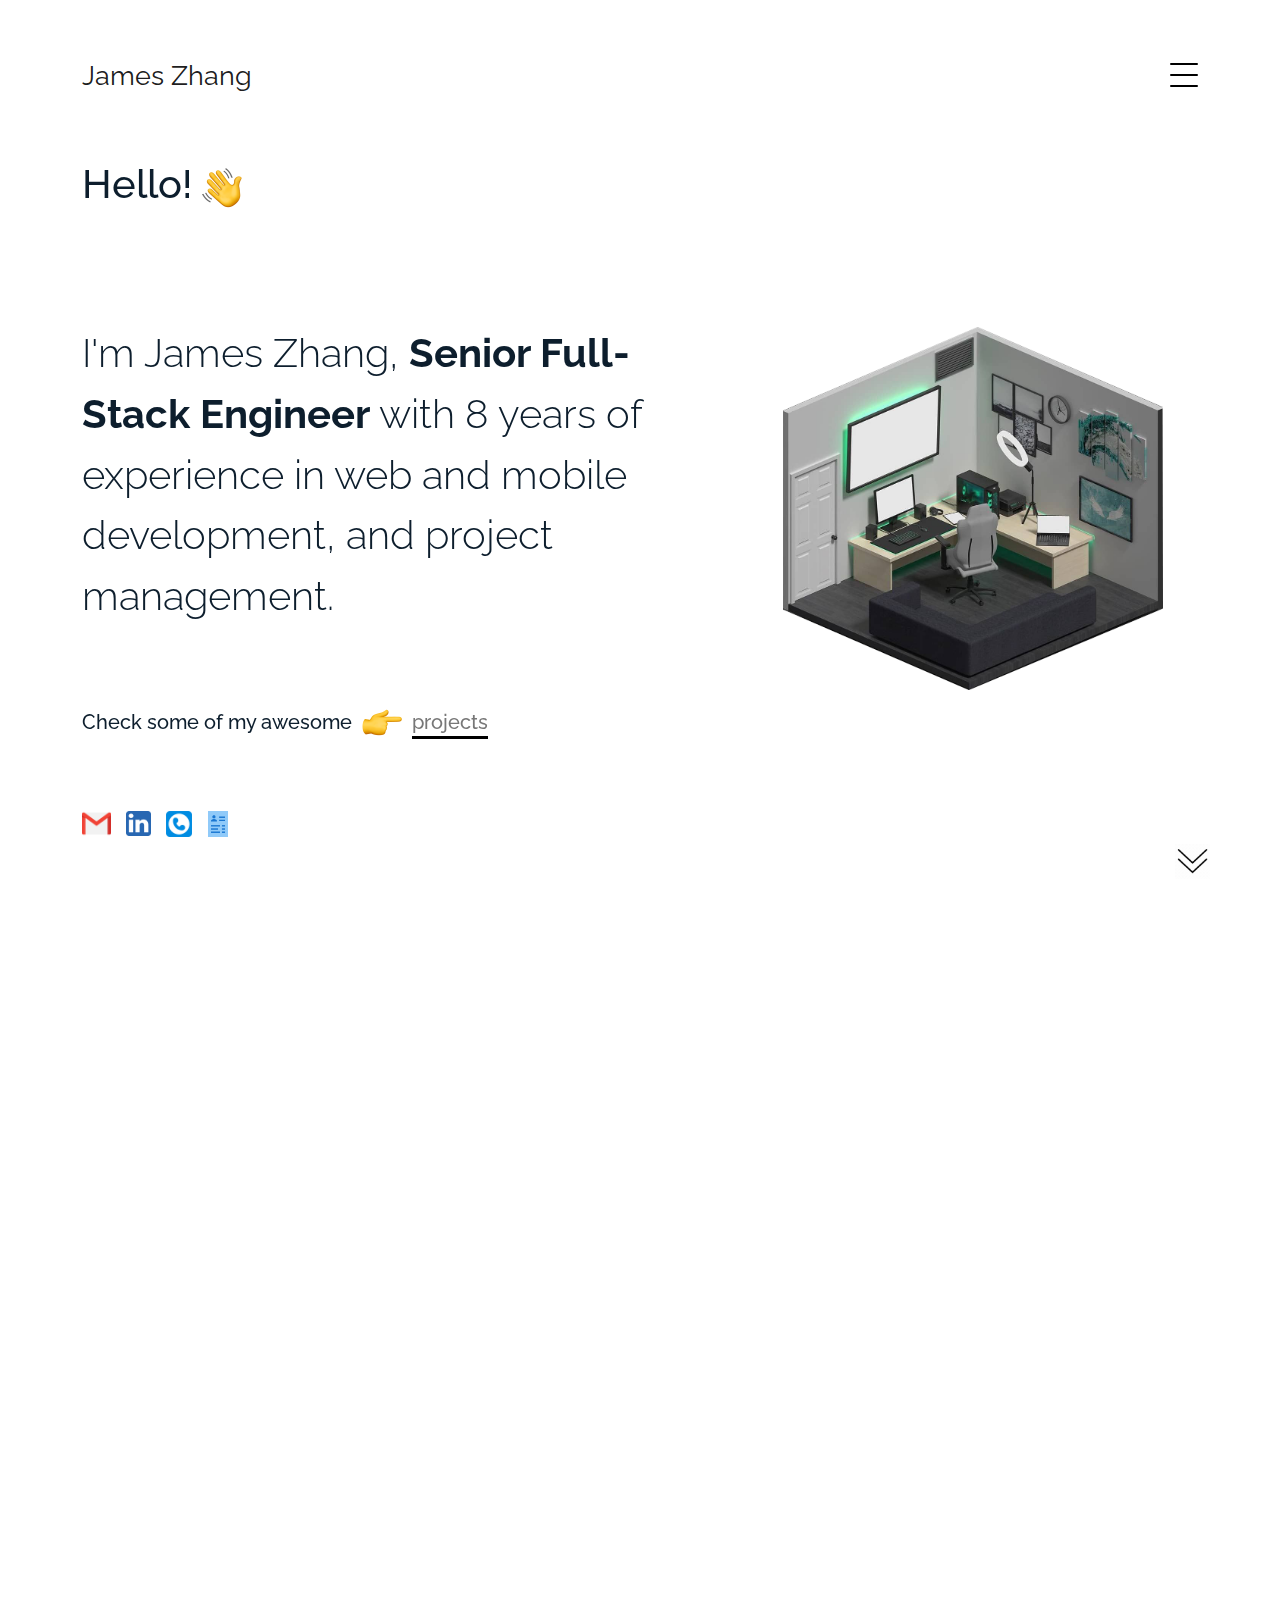
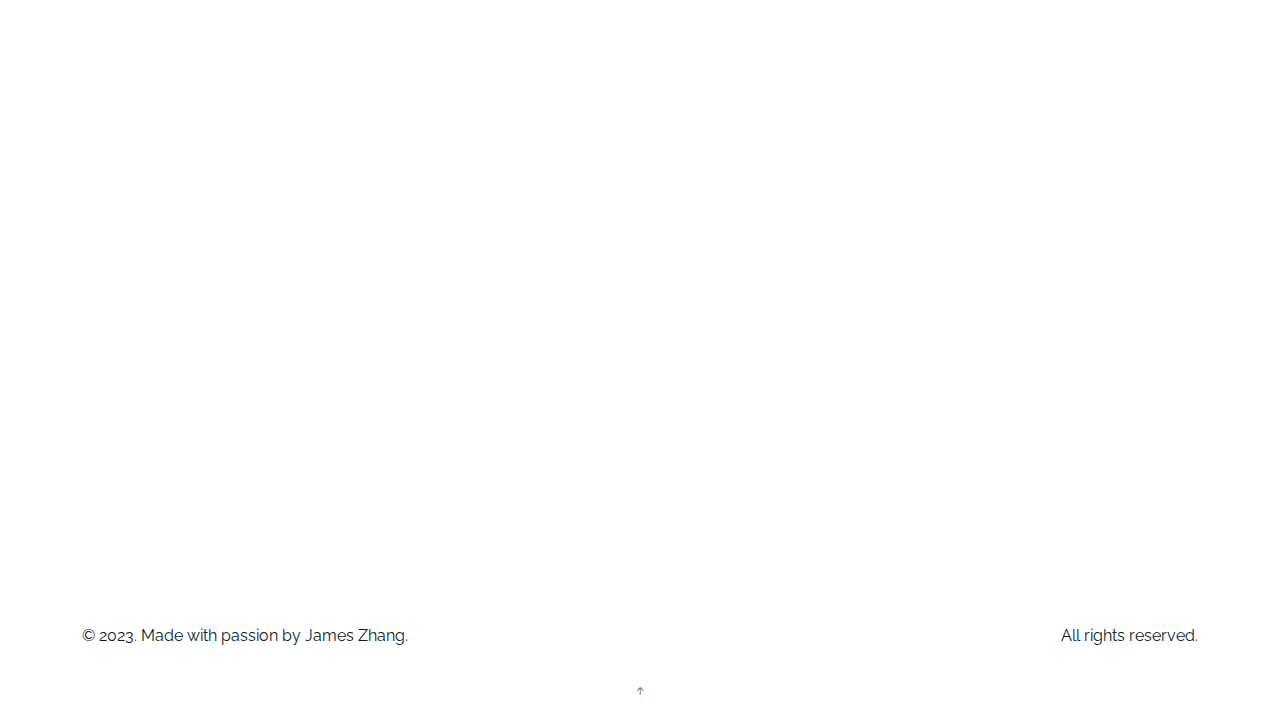
==== commit e0875b6e: "Add startly git file" ====
--- a/index.html
+++ b/index.html
@@ -252,7 +252,7 @@
                   <span>Startly</span>
                   <div>Click to see details</div>
                 </div>
-                <img class="img-fluid" src="assets/img/img_1.png" />
+                <img class="img-fluid" src="assets/img/startly.gif" style="padding-top: 40px;padding-bottom: 40px;" />
               </a>
             </div>
             <div
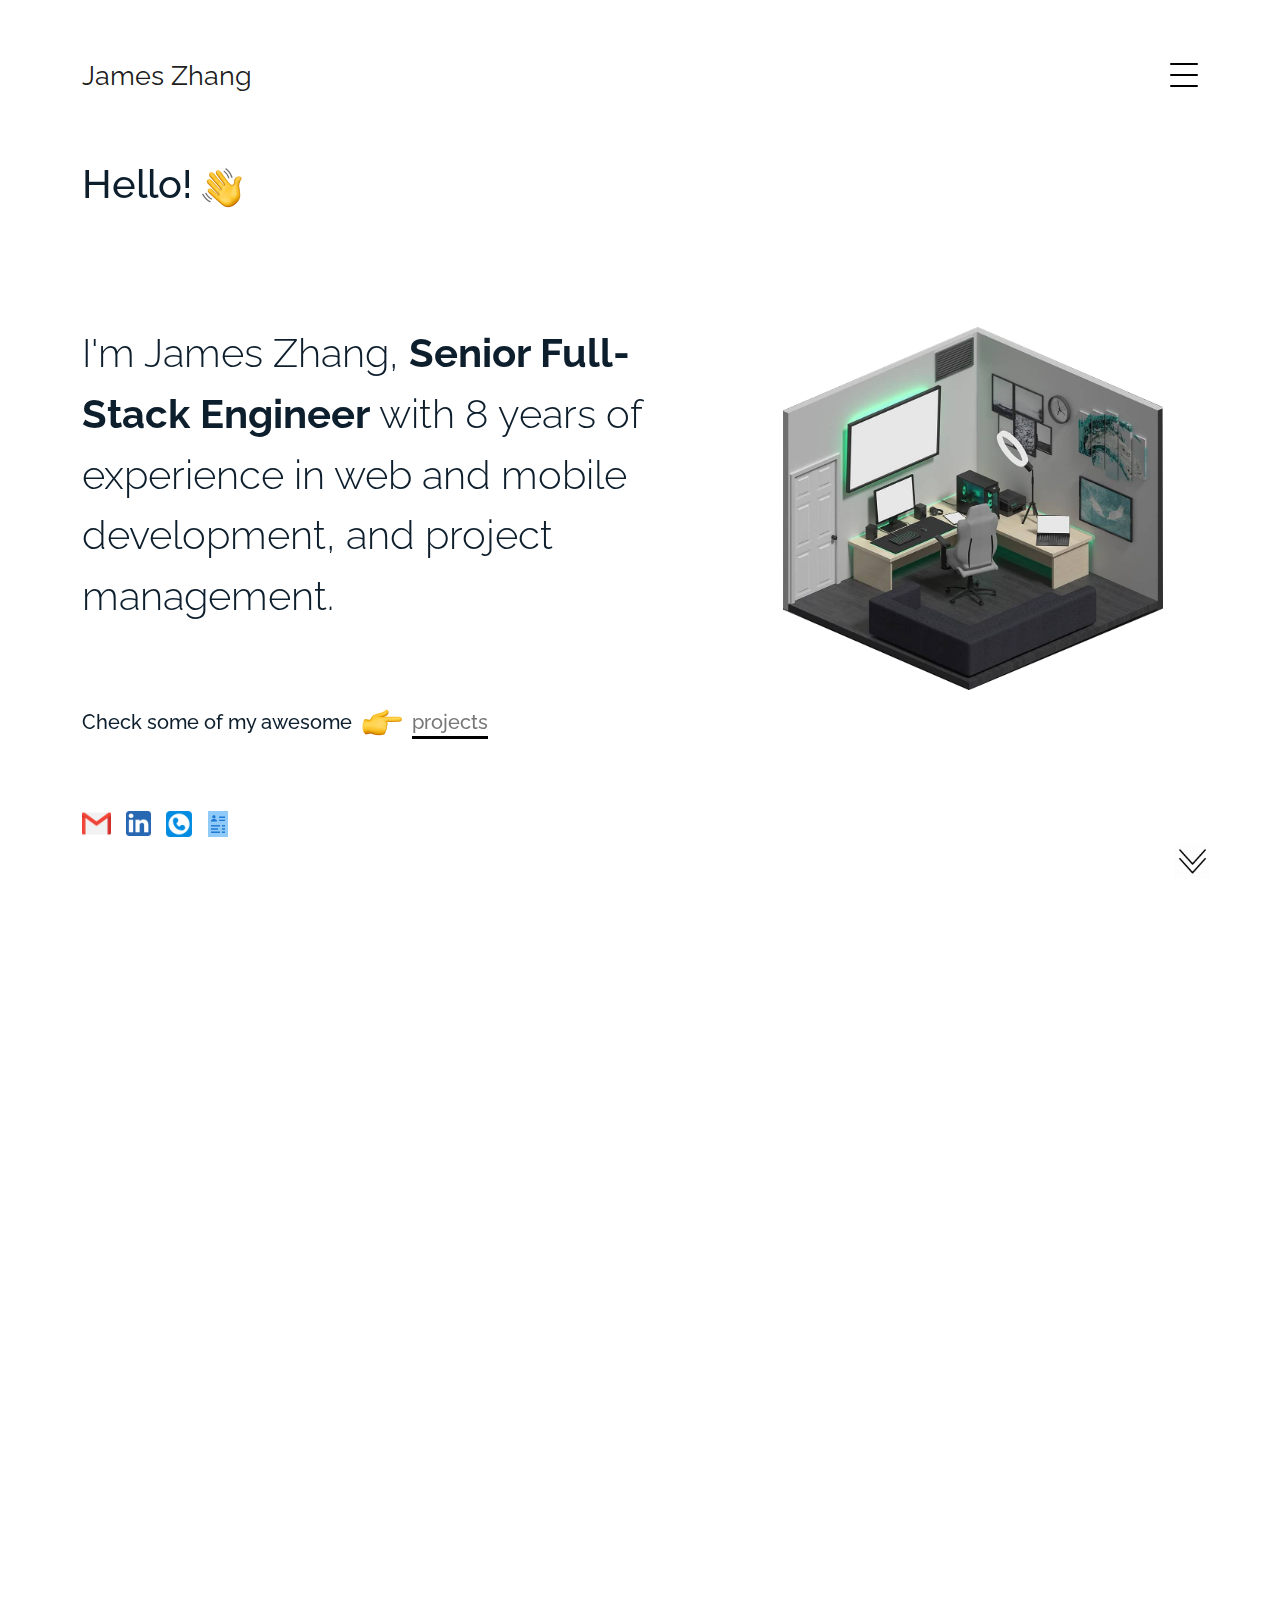
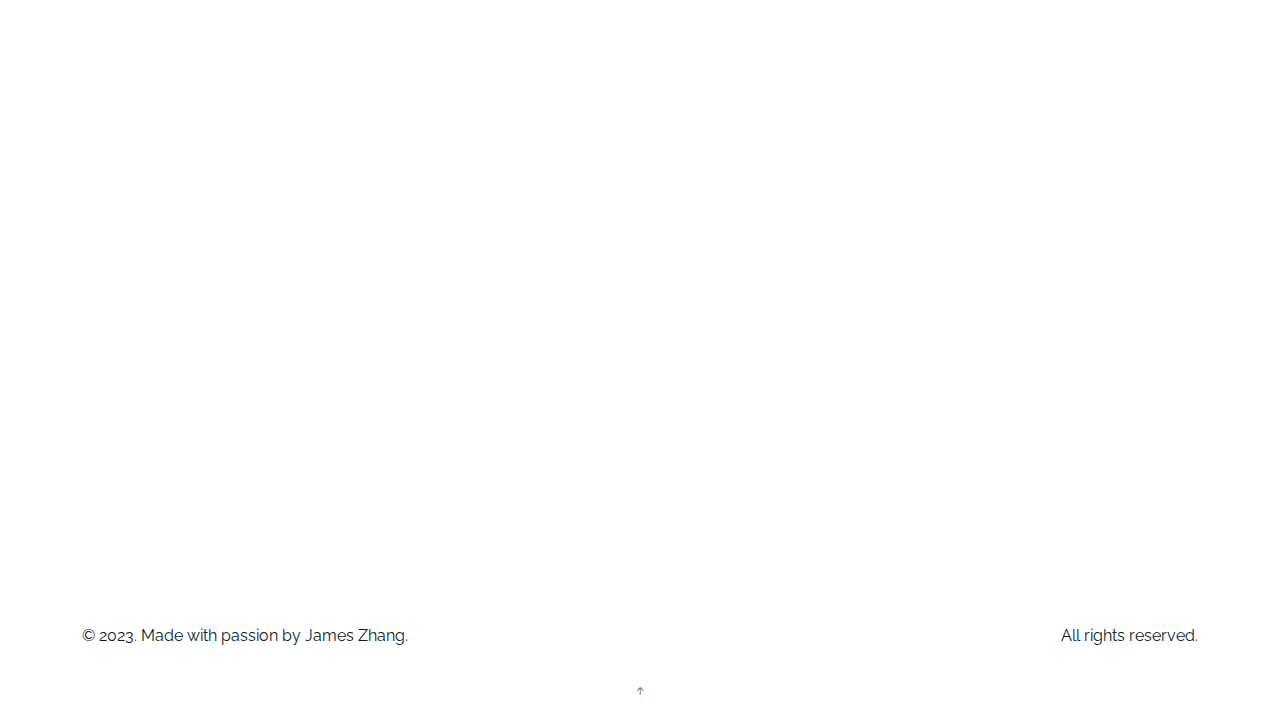
==== commit 60606b50: "Add Avanan images" ====
--- a/index.html
+++ b/index.html
@@ -299,15 +299,16 @@
                 <img class="img-fluid" src="assets/img/img_2.png" />
               </a>
             </div>
-            <!-- <div class="item branding col-sm-6 col-md-4 col-lg-4 mb-4">
-              <a href="work-single.html" class="item-wrap fancybox">
+            <div class="item web col-sm-6 col-md-4 col-lg-4 mb-4">
+              <a href="work-single-avanan.html" class="item-wrap fancybox">
                 <div class="work-info">
-                  <h3>Email Security</h3>
+                  <h3>Email Security Solution</h3>
                   <span>Avanan</span>
+                  <div>Click to see details</div>
                 </div>
                 <img class="img-fluid" src="assets/img/img_6.png" />
               </a>
-            </div> -->
+            </div>
           </div>
         </div>
       </section>
